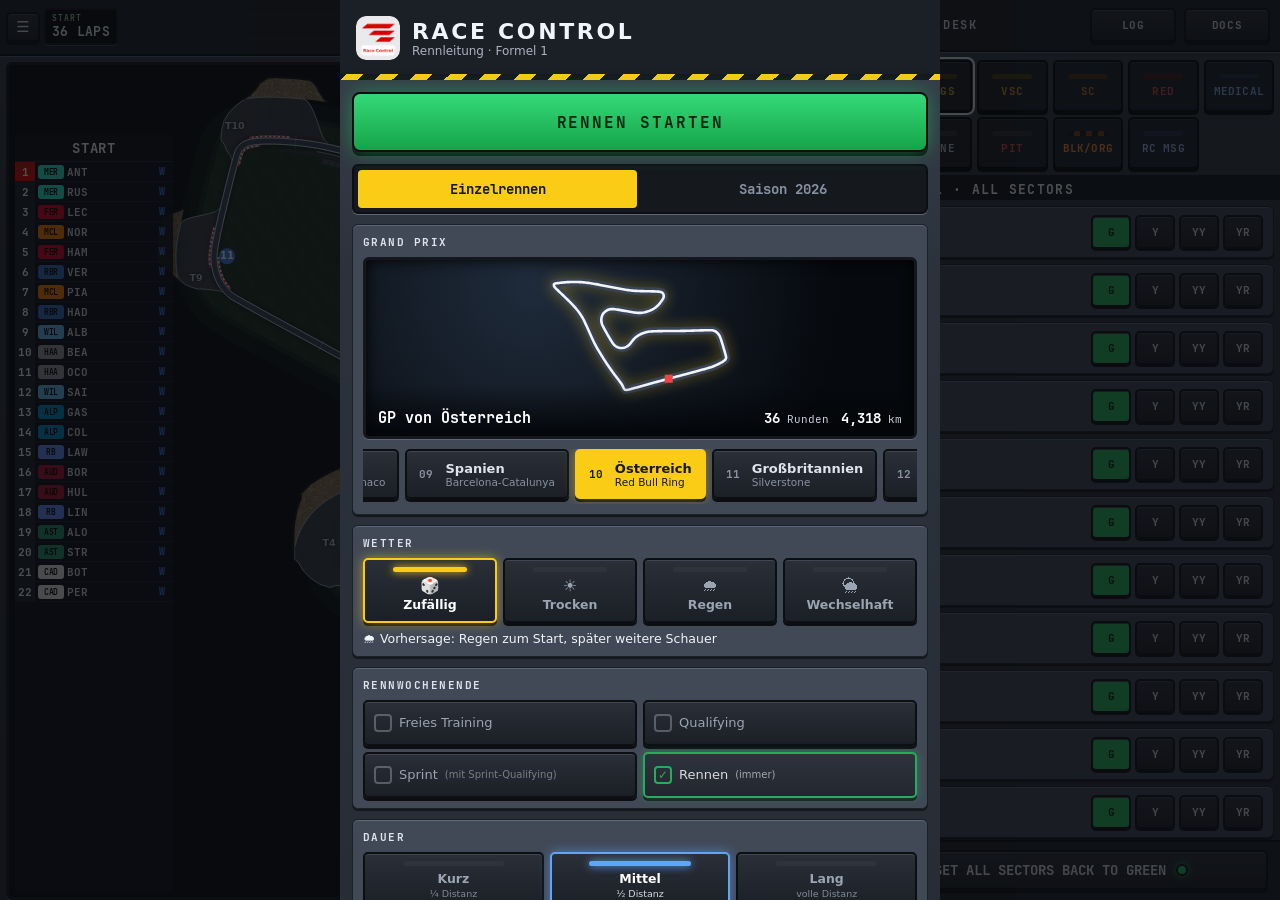
==== index.html @ 54bc6e8a "v68: Intro-Ende mit Info-Kacheln, Klima je Strecke, Umgebung aus OpenStreetMap (Werkzeug und Darstel" ====
<!doctype html>
<html lang="de">
<head>
  <meta charset="utf-8">
  <meta name="viewport" content="width=device-width, initial-scale=1, maximum-scale=1, user-scalable=no, viewport-fit=cover">
  <meta name="theme-color" content="#0b0f17">
  <meta name="mobile-web-app-capable" content="yes">
  <meta name="apple-mobile-web-app-capable" content="yes">
  <meta name="apple-mobile-web-app-status-bar-style" content="black-translucent">
  <meta name="apple-mobile-web-app-title" content="Race Control">
  <title>F1 Race Control</title>
  <link rel="manifest" href="manifest.webmanifest?v=3">
  <link rel="icon" href="icons/icon-192.png">
  <link rel="apple-touch-icon" href="icons/apple-touch-icon.png">
  <link rel="stylesheet" href="css/style.css">
</head>
<body>
  <div id="app">
    <header class="status">
      <button id="menuBtn" class="icon-btn" aria-label="Menü">☰</button>
      <div class="status-lap">
        <span id="lapLabel" class="label">Runde</span>
        <span id="lap">–</span>
      </div>
      <div id="flag" class="flag-chip flag-start">START</div>
      <div class="status-clock"><span id="clock">0:00:00</span></div>
      <div class="status-clock status-wx" id="wxOpen" role="button" aria-label="Wetter und Regenradar"><span id="wx" class="wx"></span></div>
      <button id="speedBtn" class="pill-btn" aria-label="Tempo" aria-haspopup="true">4×</button>
      <button id="pauseBtn" class="pill-btn pause-btn" aria-label="Pause">▶</button>
      <button id="rcBtn" class="pill-btn rc-btn" aria-label="RC Desk öffnen">RC</button>
    </header>

    <section id="driverCard" class="driver-card hidden"></section>
    <section class="map-wrap">
      <canvas id="map"></canvas>
      <div id="lights" class="lights hidden"><span></span><span></span><span></span><span></span><span></span></div>
      <div id="tower" class="tower"></div>
      <button id="startCtl" class="start-ctl hidden"></button>
      <div class="map-btns">
        <button id="zoomResetBtn" class="map-btn hidden" aria-label="Zoom zurücksetzen">⤢ Gesamt</button>
        <button id="towerBtn" class="map-btn" aria-label="Ranking anzeigen">TOWER</button>
        <button id="labelsBtn" class="map-btn" aria-label="Kürzel anzeigen">ABC</button>
      </div>
      <div class="paused-tag">PAUSE</div>
      <div class="mon-label">TRACK MAP · LIVE</div>
      <button id="alertBanner" class="alert hidden"></button>
    </section>

    <div id="dragHandle" class="drag-handle" aria-label="Bereich verkleinern oder vergrößern"><span></span></div>
    <nav class="tabs">
      <button class="tab active" data-tab="feed">RC LOG <span id="feedBadge" class="badge-count hidden">0</span></button>
    </nav>

    <main class="panels">
      <div id="panel-timing" class="panel">
        <div class="timing-head">
          <span class="pos">P</span>
          <span class="teambar"></span>
          <span class="code">Fahrer</span>
          <span class="delta"></span>
          <span class="rst"></span>
          <button id="gapHead" class="gap gap-head">Abstand</button>
          <span class="tyrecell">Reifen</span>
          <span class="stops">St</span>
        </div>
        <div id="timing"></div>
      </div>
      <div id="panel-feed" class="panel active">
        <div id="feedFilter" class="fk-chips"></div>
        <ul id="feed" class="feed" data-filter="all"></ul>
      </div>
      <div id="panel-cases" class="panel">
        <div id="cases"></div>
      </div>
    </main>

    <footer class="actions">
      <button id="footDocsBtn" class="deck-btn docs-btn" aria-label="Entscheidungen">DOCS <span id="casesBadge" class="badge-count hidden">0</span></button>
      <button id="deckBtn" class="deck-btn" aria-expanded="false">
        <span class="deck-lamps">
          <span id="lampFlag" class="lamp-s"><i></i>FLAG</span>
          <span id="lampVsc" class="lamp-s"><i></i>VSC</span>
          <span id="lampSc" class="lamp-s"><i></i>SC</span>
          <span id="lampRed" class="lamp-s"><i></i>RED</span>
          <span id="lampMed" class="lamp-s"><i></i>MED</span>
          <span id="lampPit" class="lamp-s"><i></i>PIT</span>
        </span>
        <span class="deck-open">CONTROL <b>▲</b></span>
      </button>
    </footer>
  </div>

  <div id="introScreen" class="intro-screen hidden"><canvas id="introCanvas"></canvas></div>
  <div id="speedDrop" class="speed-drop hidden" aria-hidden="true"></div>
  <div id="speedMenu" class="popover hidden" role="menu">
    <button id="menuPauseBtn" class="menu-pause">▶ WEITER</button>
    <div class="popover-title">Tempo</div>
    <div class="speed-slider"><input id="speedRange" type="range" min="0" max="5" step="1" aria-label="Tempo"><div class="speed-ticks"></div></div>
  </div>

  <!-- ☰ Menü während des Rennens -->
  <div id="optionsScreen" class="overlay hidden">
    <div class="sheet opt-sheet">
      <h2 class="sheet-title">Menü</h2>
      <label class="switch-row">
        <input id="soundToggle" type="checkbox">
        <span>Ton (Motoren, Startampel, Funk, Hinweise)</span>
      </label>
      <label class="switch-row">
        <input id="vibrateToggle" type="checkbox">
        <span>Vibration bei neuen Vorfällen und Entscheidungen</span>
      </label>
      <label class="switch-row">
        <input id="slowToggle" type="checkbox">
        <span>Bei neuen Vorfällen und Entscheidungen auf 1× abbremsen</span>
      </label>
      <div class="opt-actions">
        <button id="optSaveBtn" class="secondary-btn">💾 Spiel speichern</button>
        <div id="optSaved" class="opt-saved"></div>
        <button id="optHomeBtn" class="secondary-btn">Zurück zur Startseite</button>
        <button id="optCloseBtn" class="primary-btn">Weiter</button>
      </div>
    </div>
  </div>

  <!-- Kontrollpult im Vollbild -->
  <div id="desk" class="fs-screen desk hidden hz-frame">
    <div class="fs-top"><div class="fs-t fs-lap"><span class="lap-now"></span><small class="clock-now"></small></div>
      <button id="deskLogBtn" class="pill-btn desk-top-btn" aria-label="Race Log">LOG</button>
      <button id="deskDecBtn" class="pill-btn desk-top-btn" aria-label="Entscheidungen öffnen">DOCS <span id="deskDecBadge" class="badge-count hidden">0</span></button>
      <button id="deskMapBtn" class="pill-btn desk-top-btn map-toggle" aria-label="Karte ein- oder ausblenden">MAP</button>
      <button id="deskSpeedBtn" class="pill-btn desk-top-btn speed-btn" aria-label="Tempo">4×</button>
      <button id="deskClose" class="pill-btn desk-top-btn tv-btn" aria-label="Zur TV-Ansicht">TV</button></div>
    <div class="desk-live"><canvas id="deskMap"></canvas><span id="deskTag" class="desk-tag"></span><span id="deskSpeed" class="desk-speed"></span></div>
      <div id="deck" class="deck-grid">
        <button id="startDeskBtn" class="act act-start act-live"><i class="act-led"></i>START</button>
        <button id="flagBtn" class="act act-flag act-live"><i class="act-led"></i>FLAGS</button>
        <button id="vscBtn" class="act act-vsc act-live"><i class="act-led"></i>VSC</button>
        <button id="scBtn" class="act act-sc act-live"><i class="act-led"></i>SC</button>
        <button id="redBtn" class="act act-red act-live"><i class="act-led"></i>RED</button>
        <button id="medBtn" class="act act-med act-live"><i class="act-led"></i>MEDICAL</button>
        <button id="sweepBtn" class="act act-svc act-live"><i class="act-led"></i>SWEEPER</button>
        <button id="craneBtn" class="act act-svc act-live"><i class="act-led"></i>CRANE</button>
        <button id="pitBtn" class="act act-pit act-live"><i class="act-led"></i>PIT</button>
        <button id="boBtn" class="act act-bo act-live"><i class="act-led"></i>BLK/ORG</button>
        <button id="msgBtn" class="act act-msg act-live"><i class="act-led"></i>RC MSG</button>
      </div>
    <div id="deskBody" class="desk-body">
  <div id="flagSheet" class="flag-sheet hidden">
    <div class="flag-sheet-head">
      <div>
        <div id="flagTitle" class="flag-sheet-title">FLAG CONTROL</div>
      </div>
      <button id="flagCloseBtn" class="pill-btn">ESC</button>
    </div>
    <div id="flagList" class="flag-list"></div>
    <div class="flag-sheet-foot">
      <button id="allGreenBtn" class="secondary-btn"><i class="g-dot"></i>SET ALL SECTORS BACK TO GREEN<i class="g-dot"></i></button>
    </div>
  </div>

  <div id="controlSheet" class="flag-sheet hidden">
    <div class="flag-sheet-head">
      <div>
        <div id="ctlTitle" class="flag-sheet-title"></div>
        <div id="ctlSub" class="flag-sheet-sub"></div>
      </div>
      <button id="ctlCloseBtn" class="pill-btn">ESC</button>
    </div>
    <div id="ctlBody" class="ctl-body"></div>
    <div id="ctlFoot" class="ctl-foot"></div>
  </div>

    </div>
  </div>

  <!-- Race Log im Vollbild (aus Desk und Docs) -->
  <div id="logScreen" class="fs-screen dec hidden hz-frame">
    <div class="fs-top"><div class="fs-t fs-lap"><span class="lap-now"></span><small class="clock-now"></small></div>
      <button id="logDeskBtn" class="pill-btn desk-top-btn" aria-label="Race Control Desk">RC DESK</button>
      <button id="logDecBtn" class="pill-btn desk-top-btn" aria-label="Entscheidungen">DOCS</button>
      <button id="logSpeedBtn" class="pill-btn desk-top-btn speed-btn" aria-label="Tempo">4×</button>
      <button id="logClose" class="pill-btn desk-top-btn tv-btn" aria-label="Zur TV-Ansicht">TV</button></div>
    <div id="logBody" class="log-body"></div>
  </div>

  <!-- Entscheidungen im Vollbild -->
  <div id="decScreen" class="fs-screen dec hidden hz-frame">
    <div id="decListView" class="dec-view">
      <div class="fs-top"><div class="fs-t fs-lap"><span class="lap-now"></span><small class="clock-now"></small></div>
        <button id="decLogBtn" class="pill-btn desk-top-btn" aria-label="Race Log">LOG</button>
        <button id="decDeskBtn" class="pill-btn desk-top-btn" aria-label="Race Control Desk">RC DESK</button>
        <button id="decMapBtn" class="pill-btn desk-top-btn map-toggle" aria-label="Karte ein- oder ausblenden">MAP</button>
        <button id="decSpeedBtn" class="pill-btn desk-top-btn speed-btn" aria-label="Tempo">4×</button>
        <button id="decClose" class="pill-btn desk-top-btn tv-btn" aria-label="Zur TV-Ansicht">TV</button></div>
      <div class="desk-live dec-map"><canvas id="decMap"></canvas><span id="decTag" class="desk-tag"></span></div>
      <div id="decSub" class="dec-sub"></div>
      <div id="decLive" class="dec-live"></div>
      <div id="decCount" class="dec-count"></div>
      <div id="decTabs" class="dec-tabs"><button data-f="open">OFFEN</button><button data-f="done">ENTSCHIEDEN</button><button data-f="all">ALLE</button></div>
      <div id="decList" class="dec-list"></div>
      <div class="dec-foot"><button id="decNext" class="ctl-btn ctl-sc"></button></div>
    </div>
    <div id="decDocView" class="dec-view hidden">
      <div class="fs-top"><button id="decPrev" class="x-btn" aria-label="Vorheriger Fall">‹</button><div id="decDocTitle" class="fs-t fs-center"></div><button id="decNextDoc" class="x-btn" aria-label="Nächster Fall">›</button><button id="decBack" class="x-btn" aria-label="Zur Liste">✕</button></div>
      <div id="decDocBody" class="dec-doc-body"></div>
      <div id="decDocFoot" class="dec-doc-foot"></div>
    </div>
  </div>

  <div id="ptr" class="ptr hidden"><span>↓ Zum Aktualisieren ziehen</span></div>
  <div id="startScreen" class="overlay start-screen">
    <div class="sheet">
      <div class="brand">
        <img class="brand-mark brand-img" src="icons/icon-192.png" alt="">
        <div>
          <div class="brand-title">RACE CONTROL</div>
          <div class="brand-sub">Rennleitung · Formel 1</div>
        </div>
      </div>
      <div id="resumeBox"></div>
      <button id="startBtn" class="primary-btn">Rennen starten</button>
      <div class="mode-switch">
        <button id="modeSingle" class="mode-btn">Einzelrennen</button>
        <button id="modeSeason" class="mode-btn">Saison 2026</button>
      </div>
      <!-- Grand Prix: großes Streckenbild (beide Modi), Rennleiste nur im Einzelrennen -->
      <div id="gpCard" class="setup st-card">
        <div class="setup-label">GRAND PRIX</div>
        <div class="gp-preview">
          <canvas id="trackPreview"></canvas>
          <div id="evRound" class="gp-round"></div>
          <div id="gpInfo" class="gp-info"></div>
        </div>
        <div id="gpList" class="gp-list" role="listbox" aria-label="Rennen auswählen"></div>
      </div>
      <div class="setup-opts">
        <div class="setup-row st-card"><span class="setup-label">WETTER</span>
          <div id="wxSeasonNote" class="wx-season-note">In der Saison ist das Wetter nicht wählbar – es ist zufällig, mit der typischen Regenwahrscheinlichkeit der Strecke.</div>
          <div id="weatherSeg" class="seg seg-wx" role="radiogroup" aria-label="Wetter"></div>
          <div id="forecast" class="forecast"></div>
        </div>
        <div id="sessionBox" class="setup-row st-card">
          <span class="setup-label">RENNWOCHENENDE</span>
          <div id="sessionChecks" class="sess-checks">
            <label><input type="checkbox" value="fp"> Freies Training</label>
            <label><input type="checkbox" value="quali"> Qualifying</label>
            <label><input type="checkbox" value="sprint"> Sprint <small>(mit Sprint-Qualifying)</small></label>
            <label class="locked"><input type="checkbox" value="race" checked disabled> Rennen <small>(immer)</small></label>
          </div>
          <div id="weekendSteps" class="weekend-steps"></div>
        </div>
        <div class="setup-row st-card"><span class="setup-label">DAUER</span>
          <div id="lengthSeg" class="seg seg-len" role="radiogroup" aria-label="Dauer"></div>
        </div>
        <div id="diffRow" class="setup-row st-card"><span class="setup-label">SCHWIERIGKEIT</span>
          <div id="diffSeg" class="seg seg-diff" role="radiogroup" aria-label="Schwierigkeit"></div>
        </div>
      </div>
      <button id="seasonBtn" class="secondary-btn season-btn hidden">🏆 Saison-Übersicht</button>
      <div id="history" class="history st-card"></div>
      <div class="app-version">Version 68</div>
      <details class="options st-card">
        <summary>Optionen</summary>
        <label>Rennen-Nr. (gleiche Nr. = gleiches Rennen)
          <input id="seedInput" type="number" inputmode="numeric" placeholder="zufällig">
        </label>
        <div id="seedInfo" class="seed-info"></div>
      </details>
    </div>
  </div>

  <div id="seasonScreen" class="overlay hidden">
    <div class="sheet">
      <h2 class="sheet-title">🏆 Saison 2026</h2>
      <div id="seasonNotes"></div>
      <div class="season-tabs">
        <button class="stab active" data-stab="drivers">Fahrer</button>
        <button class="stab" data-stab="teams">Teams</button>
        <button class="stab" data-stab="calendar">Kalender</button>
        <button class="stab" data-stab="penalties">Strafen</button>
        <button class="stab" data-stab="rep">Ruf</button>
      </div>
      <div id="seasonBody"></div>
      <div class="sheet-actions">
        <button id="seasonResetBtn" class="secondary-btn">Saison neu starten</button>
        <button id="seasonCloseBtn" class="primary-btn">Schließen</button>
      </div>
    </div>
  </div>

  <div id="sceneFull" class="overlay hidden">
    <div class="sheet scene-sheet">
      <h2 id="sceneFullTitle" class="sheet-title">🎥 Rennszene</h2>
      <div id="sceneFullBody" class="scene-box scene-big"></div>
      <div class="sheet-actions">
        <button id="sceneFullClose" class="primary-btn">Schließen</button>
      </div>
    </div>
  </div>
  <div id="statsScreen" class="overlay hidden">
    <div class="sheet">
      <h2 class="sheet-title">📊 Statistik</h2>
      <div id="statsBody"></div>
      <div class="sheet-actions">
        <button id="statsResetBtn" class="secondary-btn">Verlauf löschen</button>
        <button id="statsCloseBtn" class="primary-btn">Schließen</button>
      </div>
    </div>
  </div>

  <div id="briefScreen" class="overlay hidden fs-overlay">
    <div class="sheet hz-frame">
      <h2 class="sheet-title">DRIVERS' BRIEFING</h2>
      <p class="ctl-small">Vor dem Rennen: Die Fahrer geben Hinweise. Lege fest, in welchen Kurven die Streckenbegrenzung überwacht wird (bis zu 3).</p>
      <div id="briefBody"></div>
      <div class="sheet-actions"><button id="briefOkBtn" class="primary-btn">Briefing beenden</button></div>
    </div>
  </div>
  <div id="wxScreen" class="overlay hidden">
    <div class="sheet wx-sheet">
      <div class="sheet-head-x"><h2 class="sheet-title">WEATHER · RADAR</h2><button id="wxCloseBtn" class="x-btn" aria-label="Schließen">✕</button></div>
      <div id="wxBody"></div>
    </div>
  </div>
  <div id="postScreen" class="overlay hidden">
    <div class="sheet post-sheet">
      <div class="post-head">
        <h2 class="sheet-title">POST-RACE · STEWARDS</h2>
        <div id="postProgress" class="post-progress"></div>
      </div>
      <p class="ctl-small post-intro">Vor dem Ergebnis: offene Entscheidungen und Anhörungen nacheinander abarbeiten, danach die technische Abnahme.</p>
      <div id="postSteps" class="post-steps"></div>
      <div id="postBody"></div>
    </div>
  </div>
  <div id="resultScreen" class="overlay hidden">
    <div class="sheet">
      <h2 id="resultTitle" class="sheet-title">🏁 Rennergebnis</h2>
      <div id="resultBody"></div>
      <div class="sheet-actions">
        <button id="openCasesBtn" class="secondary-btn hidden">Zu den offenen Entscheidungen</button>
        <button id="applySeasonBtn" class="primary-btn hidden">In die Saison übernehmen</button>
        <button id="replayBtn" class="secondary-btn hidden">▶ Replay des Rennens</button>
        <button id="closeResultBtn" class="secondary-btn">Schließen</button>
        <button id="newRaceBtn" class="primary-btn">Neues Rennen</button>
      </div>
    </div>
  </div>

  <div id="replayScreen" class="replay-screen hidden">
    <div class="rp-head"><span class="rp-tag">REPLAY</span><b id="rpTitle"></b><button id="rpClose" class="x-btn" aria-label="Schließen">✕</button></div>
    <div class="rp-stage">
      <canvas id="rpCanvas"></canvas>
      <div id="rpTower" class="rp-tower"></div>
      <div id="rpInfo" class="rp-info"></div>
    </div>
    <div class="rp-bar">
      <div class="rp-timeline"><div id="rpMarks" class="rp-marks"></div><input id="rpSlider" type="range" min="0" max="1000" value="0" aria-label="Zeitleiste"></div>
      <div class="rp-ctrl">
        <button id="rpPlay" class="rp-play">▶</button>
        <span id="rpTime" class="rp-time"></span>
        <div id="rpSpeeds" class="rp-speeds"><button data-sp="4">4×</button><button data-sp="16">16×</button><button data-sp="32">32×</button><button data-sp="64">64×</button></div>
      </div>
    </div>
    <div id="rpEvents" class="rp-events"></div>
  </div>

  <div id="toast" class="toast"></div>

  <script type="module" src="js/main.js"></script>
</body>
</html>
---- css/style.css ----
:root {
  --bg: #0b0f17;
  --bg-2: #121826;
  --bg-3: #1a2233;
  --line: #263046;
  --text: #e6e9ef;
  --muted: #8a94a7;
  --accent: #e10600;
  --green: #1fbf5a;
  --yellow: #ffd12e;
  --blue: #3d8bff;
  --safe-top: env(safe-area-inset-top, 0px);
  --safe-bottom: env(safe-area-inset-bottom, 0px);
}

* { box-sizing: border-box; -webkit-tap-highlight-color: transparent; }

html, body {
  margin: 0;
  height: 100%;
  background: var(--bg);
  color: var(--text);
  font-family: system-ui, -apple-system, "Segoe UI", Roboto, sans-serif;
  font-size: 14px;
  overscroll-behavior: none;
  touch-action: manipulation;       /* kein Doppeltipp-Zoom */
  -webkit-text-size-adjust: 100%;
  user-select: none;
  -webkit-user-select: none;
}

button {
  font: inherit;
  color: inherit;
  background: none;
  border: 0;
  padding: 0;
  cursor: pointer;
}

.hidden { display: none !important; }

#app {
  display: flex;
  flex-direction: column;
  height: 100dvh;
  max-width: 600px;
  margin: 0 auto;
}

/* ---------- Statusleiste ---------- */
.status {
  display: flex;
  align-items: center;
  gap: 8px;
  padding: calc(8px + var(--safe-top)) 10px 8px;
  background: var(--bg-2);
  border-bottom: 1px solid var(--line);
}
.icon-btn {
  width: 32px; height: 32px;
  border-radius: 8px;
  font-size: 18px;
  color: var(--muted);
}
.status-lap { display: flex; flex-direction: column; line-height: 1.1; min-width: 64px; }
.status-lap .label { font-size: 10px; color: var(--muted); text-transform: uppercase; letter-spacing: .08em; }
#lap { font-weight: 700; font-size: 16px; font-variant-numeric: tabular-nums; }
.status-clock {
  margin-left: auto;
  display: flex;
  flex-direction: column;
  align-items: flex-end;
  line-height: 1.15;
  font-variant-numeric: tabular-nums;
  color: var(--muted);
  font-size: 13px;
}
.wx { font-size: 11px; color: #9fb4d1; white-space: nowrap; }
.forecast { margin-top: 10px; font-size: 13px; color: #c9d4e4; }
.options select {
  display: block; width: 100%; margin-top: 6px; padding: 10px;
  border-radius: 8px; border: 1px solid var(--line); background: var(--bg); color: var(--text); font: inherit;
}
.tyre-I { border-color: #43b02a; color: #43b02a; }
.tyre-W { border-color: #2f86ff; color: #2f86ff; }
.tw-tyre.I { color: #43b02a; } .tw-tyre.W { color: #2f86ff; }
.flag-chip {
  padding: 4px 10px;
  border-radius: 6px;
  font-weight: 800;
  font-size: 12px;
  letter-spacing: .06em;
}
.flag-green { background: var(--green); color: #04210f; }
.flag-yellow { background: var(--yellow); color: #000; }
.flag-double { background: var(--yellow); color: #000; box-shadow: 0 0 0 2px #000 inset, 0 0 0 3px var(--yellow); animation: blink 1s steps(2) infinite; }
.flag-vsc { background: #000; color: var(--yellow); border: 2px solid var(--yellow); }
.flag-sc { background: #ff9a1f; color: #000; }
.flag-red { background: var(--accent); color: #fff; animation: blink 1s steps(2) infinite; }
.flag-slippery { color: #000; background: repeating-linear-gradient(90deg, var(--yellow) 0 8px, #e10600 8px 16px); }
@keyframes blink { 50% { opacity: .55; } }
.flag-start { background: var(--bg-3); color: var(--text); }
.flag-chequered {
  color: #000;
  background: repeating-conic-gradient(#fff 0 25%, #ccc 0 50%) 0 0 / 8px 8px;
}
.pill-btn {
  min-width: 40px;
  height: 32px;
  padding: 0 10px;
  border-radius: 8px;
  background: var(--bg-3);
  font-weight: 700;
  font-variant-numeric: tabular-nums;
}
.pause-btn { min-width: 40px; }

/* ---------- Karte ---------- */
.map-wrap {
  position: relative;
  height: 34dvh;
  min-height: 200px;
  background: radial-gradient(ellipse at center, #141b29 0%, var(--bg) 75%);
  border-bottom: 1px solid var(--line);
}
#map { width: 100%; height: 100%; display: block; touch-action: none; }
.map-btns { position: absolute; right: 8px; bottom: 8px; display: flex; gap: 6px; }
.map-btn {
  padding: 4px 8px;
  border-radius: 6px;
  background: rgba(26, 34, 51, .85);
  color: var(--muted);
  font-size: 11px;
  font-weight: 700;
}
.map-btn.active { color: var(--text); background: var(--blue); }
.paused-tag {
  display: none;
  position: absolute;
  top: 8px; left: 8px;
  padding: 3px 8px;
  border-radius: 6px;
  background: var(--yellow);
  color: #000;
  font-size: 11px;
  font-weight: 800;
  letter-spacing: .08em;
}
.is-paused .paused-tag { display: block; }

.lights {
  position: absolute;
  left: 50%; top: 50%;
  transform: translate(-50%, -50%);
  display: flex;
  gap: 8px;
  padding: 10px 14px;
  background: rgba(0, 0, 0, .8);
  border-radius: 12px;
}
.lights span {
  width: 22px; height: 22px;
  border-radius: 50%;
  background: #2a0000;
  border: 2px solid #111;
}
.lights span.on { background: #ff1a1a; box-shadow: 0 0 12px #ff1a1a; }

/* ---------- Tabs ---------- */
.tabs {
  display: flex;
  background: var(--bg-2);
  border-bottom: 1px solid var(--line);
}
.tab {
  flex: 1;
  padding: 10px 0;
  color: var(--muted);
  font-weight: 600;
  border-bottom: 2px solid transparent;
}
.tab.active { color: var(--text); border-bottom-color: var(--accent); }
.badge-count {
  display: inline-block;
  min-width: 18px;
  padding: 1px 5px;
  border-radius: 9px;
  background: var(--accent);
  color: #fff;
  font-size: 10px;
  vertical-align: 1px;
}

/* ---------- Panels ---------- */
.panels { flex: 1; min-height: 0; position: relative; }
.panel {
  display: none;
  position: absolute;
  inset: 0;
  overflow-y: auto;
  -webkit-overflow-scrolling: touch;
}
.panel.active { display: block; }

/* Zeitentabelle */
.timing-head, .row {
  display: grid;
  grid-template-columns: 22px 4px minmax(42px, 1fr) 30px 42px 64px 44px 18px;
  align-items: center;
  gap: 6px;
  padding: 0 10px;
}
.timing-head {
  position: sticky;
  top: 0;
  z-index: 1;
  height: 28px;
  background: var(--bg);
  color: var(--muted);
  font-size: 11px;
  text-transform: uppercase;
  letter-spacing: .04em;
  border-bottom: 1px solid var(--line);
}
.gap-head {
  color: var(--blue);
  text-transform: uppercase;
  font-size: 11px;
  text-align: right;
  letter-spacing: .04em;
}
.row {
  height: 36px;
  border-bottom: 1px solid #161d2b;
  font-variant-numeric: tabular-nums;
}
.row:active { background: var(--bg-3); }
.row.selected { background: #1c2740; }
.pos { font-weight: 700; text-align: right; }
.teambar { width: 4px; height: 18px; border-radius: 2px; display: inline-block; }
.code { font-weight: 700; letter-spacing: .03em; white-space: nowrap; }
.fl { margin-left: 4px; font-size: 11px; }
.delta { font-size: 10px; text-align: right; }
.delta.up { color: var(--green); }
.delta.down { color: #ff5a5a; }
.gap { text-align: right; white-space: nowrap; }
.rst { text-align: center; }
.stops { text-align: center; color: var(--muted); }
.tyrecell { display: flex; align-items: center; gap: 4px; justify-content: flex-end; }
.tyre {
  width: 18px; height: 18px;
  border-radius: 50%;
  border: 2.5px solid;
  font-size: 9px;
  font-weight: 800;
  display: inline-flex;
  align-items: center;
  justify-content: center;
}
.tyre-S { border-color: #ff2d2d; color: #ff2d2d; }
.tyre-M { border-color: var(--yellow); color: var(--yellow); }
.tyre-H { border-color: #f0f0f0; color: #f0f0f0; }
.tyre-age { color: var(--muted); font-size: 11px; min-width: 14px; }
.badge {
  font-size: 10px;
  font-weight: 800;
  padding: 2px 4px;
  border-radius: 4px;
}
.badge-pit { background: var(--blue); color: #fff; }
.badge-fin { padding: 0; }

.row-details {
  display: grid;
  grid-template-columns: 1fr 1fr;
  gap: 6px 12px;
  padding: 8px 12px 10px 42px;
  background: #1c2740;
  border-bottom: 1px solid var(--line);
  font-size: 12px;
}
.row-details span { display: block; color: var(--muted); font-size: 10px; text-transform: uppercase; }

/* Meldungen */
.feed { list-style: none; margin: 0; padding: 0; }
.msg {
  display: grid;
  grid-template-columns: 34px 20px 1fr;
  gap: 6px;
  align-items: start;
  padding: 9px 10px;
  border-bottom: 1px solid #161d2b;
  line-height: 1.35;
}
.msg-lap { color: var(--muted); font-size: 11px; font-variant-numeric: tabular-nums; padding-top: 1px; }
.msg-icon { text-align: center; }
.msg-start .msg-text, .msg-chequered .msg-text, .msg-finish .msg-text { font-weight: 700; }
.msg-fastest .msg-text { color: #c77dff; }
.msg-pit .msg-text { color: #9cc3ff; }

.empty {
  padding: 40px 24px;
  text-align: center;
  color: var(--muted);
  line-height: 1.5;
}
.empty-icon { font-size: 32px; margin-bottom: 8px; }

/* ---------- Aktionsleiste ---------- */
.actions {
  display: grid;
  grid-template-columns: repeat(4, 1fr);
  gap: 8px;
  padding: 8px 10px calc(8px + var(--safe-bottom));
  background: var(--bg-2);
  border-top: 1px solid var(--line);
}
.act {
  height: 46px;
  border-radius: 10px;
  font-weight: 800;
  letter-spacing: .05em;
  opacity: .45;
}
.act-flag { background: var(--yellow); color: #000; }
.act-vsc { background: #3a3f4c; color: var(--yellow); border: 2px solid var(--yellow); }
.act-sc { background: #ff9a1f; color: #000; }
.act-red { background: var(--accent); color: #fff; }

/* ---------- Overlays ---------- */
.overlay {
  position: fixed;
  inset: 0;
  z-index: 10;
  display: flex;
  align-items: flex-end;
  justify-content: center;
  background: rgba(5, 8, 13, .75);
  backdrop-filter: blur(4px);
}
.sheet {
  width: 100%;
  max-width: 600px;
  max-height: 92dvh;
  overflow-y: auto;
  background: var(--bg-2);
  border-radius: 18px 18px 0 0;
  padding: 22px 18px calc(18px + var(--safe-bottom));
  border-top: 1px solid var(--line);
}
.brand { display: flex; align-items: center; gap: 12px; margin-bottom: 18px; }
.brand-mark {
  width: 44px; height: 44px;
  border-radius: 10px;
  background:
    linear-gradient(135deg, transparent 50%, var(--accent) 50%),
    repeating-conic-gradient(#fff 0 25%, #222 0 50%) 0 0 / 11px 11px;
}
.brand-title { font-weight: 900; font-size: 22px; letter-spacing: .12em; }
.brand-sub { color: var(--muted); font-size: 12px; }
.event-card {
  background: var(--bg-3);
  border-radius: 14px;
  padding: 14px;
  border-left: 4px solid var(--accent);
}
.event-gp { font-weight: 800; font-size: 17px; }
.event-track { color: var(--muted); margin-top: 2px; }
.event-facts { display: flex; gap: 22px; margin-top: 12px; }
.event-facts b { display: block; font-size: 18px; }
.event-facts span { color: var(--muted); font-size: 11px; text-transform: uppercase; }
.intro { color: var(--muted); line-height: 1.5; margin: 16px 2px; }
.primary-btn, .secondary-btn {
  width: 100%;
  height: 50px;
  border-radius: 12px;
  font-weight: 800;
  font-size: 16px;
}
.primary-btn { background: var(--accent); color: #fff; }
.secondary-btn { background: var(--bg-3); }
.options { margin-top: 14px; color: var(--muted); }
.options summary { cursor: pointer; padding: 6px 0; }
.options label { display: block; font-size: 12px; margin-top: 8px; }
.options input {
  display: block;
  width: 100%;
  margin-top: 6px;
  padding: 10px;
  border-radius: 8px;
  border: 1px solid var(--line);
  background: var(--bg);
  color: var(--text);
  font: inherit;
}
.seed-info { font-size: 11px; margin-top: 6px; }

.sheet-title { margin: 0 0 12px; font-size: 20px; }
.results { width: 100%; border-collapse: collapse; font-variant-numeric: tabular-nums; }
.results th { text-align: left; color: var(--muted); font-size: 11px; font-weight: 600; padding: 4px; text-transform: uppercase; }
.results td { padding: 6px 4px; border-bottom: 1px solid #1c2435; }
.results .teambar { margin-right: 8px; vertical-align: -4px; }
.r-pos { font-weight: 700; width: 28px; }
.r-gap { text-align: right; }
.r-stops { text-align: center; color: var(--muted); }
.results th:nth-child(3) { text-align: right; }
.result-facts { margin: 14px 0; display: grid; gap: 8px; }
.result-facts span { display: block; color: var(--muted); font-size: 11px; text-transform: uppercase; }
.sheet-actions { display: grid; grid-template-columns: 1fr 1fr; gap: 10px; }

/* ---------- Toast ---------- */
.toast {
  position: fixed;
  left: 50%;
  bottom: calc(80px + var(--safe-bottom));
  transform: translate(-50%, 20px);
  padding: 10px 16px;
  border-radius: 10px;
  background: #fff;
  color: #000;
  font-weight: 600;
  opacity: 0;
  pointer-events: none;
  transition: opacity .2s, transform .2s;
  z-index: 20;
  max-width: 90vw;
  text-align: center;
}
.toast.show { opacity: 1; transform: translate(-50%, 0); }

/* ---------- Karte: Zoom & Alarm ---------- */
.alert {
  position: absolute;
  left: 8px; right: 8px; top: 8px;
  display: flex;
  gap: 8px;
  align-items: center;
  padding: 8px 10px;
  border-radius: 10px;
  background: var(--yellow);
  color: #000;
  font-weight: 700;
  font-size: 12px;
  text-align: left;
  line-height: 1.3;
  box-shadow: 0 4px 16px rgba(0,0,0,.5);
  animation: pop .25s ease-out;
  padding: 6px 10px;
}
.alert .alert-text {
  display: -webkit-box;
  -webkit-line-clamp: 2;
  -webkit-box-orient: vertical;
  overflow: hidden;
}
.alert .alert-go { margin-left: auto; white-space: nowrap; font-weight: 800; text-decoration: underline; }
.alert.alert-double { background: #ff9a1f; }
.alert.alert-ok { background: var(--green); }
@keyframes pop { from { transform: translateY(-8px); opacity: 0; } }
.is-paused .alert { top: 36px; }

/* ---------- Tempo-Menü ---------- */
.popover {
  position: fixed;
  z-index: 30;
  width: 230px;
  padding: 12px;
  border-radius: 14px;
  background: var(--bg-3);
  border: 1px solid var(--line);
  box-shadow: 0 10px 30px rgba(0,0,0,.6);
}
.popover-title { color: var(--muted); font-size: 11px; text-transform: uppercase; letter-spacing: .08em; margin-bottom: 8px; }
.speed-grid { display: grid; grid-template-columns: repeat(3, 1fr); gap: 6px; }
.speed-opt {
  height: 42px;
  border-radius: 10px;
  background: var(--bg-2);
  font-weight: 800;
  font-size: 15px;
  font-variant-numeric: tabular-nums;
}
.speed-opt.active { background: var(--accent); color: #fff; }
.switch-row { display: flex; gap: 8px; align-items: flex-start; margin-top: 12px; font-size: 12px; color: var(--muted); line-height: 1.35; }
.switch-row input { width: 18px; height: 18px; margin: 0; accent-color: var(--accent); flex: none; }

/* ---------- Flaggen-Panel ---------- */
.flag-sheet {
  position: fixed;
  left: 0; right: 0; bottom: 0;
  z-index: 9;
  max-width: 600px;
  margin: 0 auto;
  max-height: 60dvh;
  display: flex;
  flex-direction: column;
  background: var(--bg-2);
  border-top: 1px solid var(--line);
  border-radius: 16px 16px 0 0;
  box-shadow: 0 -10px 30px rgba(0,0,0,.5);
  padding-bottom: var(--safe-bottom);
}
.flag-sheet-head { display: flex; align-items: center; gap: 10px; padding: 12px 12px 8px; border-bottom: 1px solid var(--line); }
.flag-sheet-title { font-weight: 800; font-size: 16px; }
.flag-sheet-sub { color: var(--muted); font-size: 11px; margin-top: 2px; }
.flag-sheet-head .pill-btn { margin-left: auto; background: var(--accent); color: #fff; padding: 0 14px; }
.flag-list { overflow-y: auto; flex: 1; min-height: 0; }
.flag-sheet-foot { padding: 8px 12px 10px; border-top: 1px solid var(--line); }
.flag-sheet-foot .secondary-btn { height: 40px; font-size: 14px; }

.frow { padding: 8px 12px; border-bottom: 1px solid #1c2435; }
.frow.focus { background: #1c2740; }
.frow-top { display: flex; align-items: center; gap: 8px; }
.sec-badge {
  width: 26px; height: 26px;
  border-radius: 50%;
  background: var(--blue);
  color: #fff;
  font-weight: 800;
  font-size: 12px;
  display: inline-flex; align-items: center; justify-content: center;
  flex: none;
}
.sec-name { font-weight: 600; font-size: 13px; }
.sec-corners { color: var(--muted); font-size: 11px; }
.fbtns { margin-left: auto; display: grid; grid-template-columns: repeat(4, 40px); gap: 4px; }
.fbtn {
  height: 34px;
  border-radius: 8px;
  font-weight: 800;
  font-size: 11px;
  background: var(--bg);
  border: 2px solid transparent;
  color: var(--muted);
}
.fbtn-clear { color: var(--green); }
.fbtn-yellow { color: var(--yellow); }
.fbtn-double { color: var(--yellow); }
.fbtn-slippery { color: #ff8a3d; }
.fbtn.active.fbtn-clear { background: var(--green); color: #04210f; }
.fbtn.active.fbtn-yellow { background: var(--yellow); color: #000; }
.fbtn.active.fbtn-double { background: var(--yellow); color: #000; border-color: #000; box-shadow: 0 0 0 2px var(--yellow); }
.fbtn.active.fbtn-slippery { color: #000; background: repeating-linear-gradient(90deg, var(--yellow) 0 6px, #e10600 6px 12px); }
.hazard-note {
  margin: 6px 0 0 34px;
  padding: 6px 8px;
  border-radius: 8px;
  background: rgba(255, 209, 46, .12);
  border-left: 3px solid var(--yellow);
  font-size: 12px;
  line-height: 1.35;
}
.hazard-note.ok { background: rgba(31, 191, 90, .1); border-left-color: var(--green); }
.flag-legend { color: var(--muted); font-size: 11px; padding: 8px 12px 0; line-height: 1.4; }

/* Aktionsleiste: aktive Knöpfe */
.act.act-live { opacity: 1; }

/* Zeitentabelle: Ausfall */
.row.retired { opacity: .5; }
.badge-out { background: #ff5a5a; color: #fff; }
.badge-off { background: var(--yellow); color: #000; }

/* Meldungen: Rennleitung, Marshals, Funk */
.msg-rc .msg-text { color: var(--yellow); font-weight: 600; }
.msg-marshal .msg-text { color: #ffb36b; }
.msg-radio .msg-text { font-style: italic; }

/* Rennbericht: Flaggen */
.report { margin: 16px 0; }
.report h3 { font-size: 14px; margin: 0 0 8px; color: var(--muted); text-transform: uppercase; letter-spacing: .06em; }
.report-stats { display: grid; grid-template-columns: repeat(3, 1fr); gap: 8px; margin-bottom: 10px; }
.report-stats div { background: var(--bg-3); border-radius: 10px; padding: 8px; text-align: center; }
.report-stats b { display: block; font-size: 18px; }
.report-stats span { font-size: 10px; color: var(--muted); text-transform: uppercase; }
.report-item { display: flex; gap: 8px; font-size: 12px; padding: 5px 0; border-bottom: 1px solid #1c2435; line-height: 1.35; }
.report-item .v { flex: none; width: 18px; text-align: center; }
.report-item .n { color: var(--muted); }

/* ---------- VSC / SC / Rot ---------- */
.act.on { outline: 3px solid #fff; outline-offset: -3px; box-shadow: 0 0 14px rgba(255,255,255,.35); }
.ctl-body { overflow-y: auto; padding: 12px; display: flex; flex-direction: column; gap: 10px; }
.ctl-text { margin: 0; color: var(--muted); line-height: 1.45; font-size: 13px; }
.ctl-status { font-weight: 700; font-size: 14px; }
.ctl-small { color: var(--muted); font-size: 11px; line-height: 1.4; margin: 0; }
.ctl-btn { height: 46px; border-radius: 12px; font-weight: 800; font-size: 15px; }
.ctl-btn:disabled { opacity: .35; }
.ctl-vsc { background: #000; color: var(--yellow); border: 2px solid var(--yellow); }
.ctl-sc { background: #ff9a1f; color: #000; }
.ctl-red { background: var(--accent); color: #fff; }
.ctl-green { background: var(--green); color: #04210f; }
.ctl-ghost { background: var(--bg-3); color: var(--text); }
.ctl-section { margin-top: 4px; color: var(--muted); font-size: 11px; text-transform: uppercase; letter-spacing: .08em; }
.ctl-ok { color: var(--green); font-size: 13px; }
.ctl-hazard { background: rgba(255, 209, 46, .1); border-left: 3px solid var(--yellow); border-radius: 8px; padding: 8px; font-size: 12px; line-height: 1.35; display: grid; gap: 5px; }
.progress { height: 6px; border-radius: 3px; background: var(--bg); overflow: hidden; }
.progress span { display: block; height: 100%; background: var(--green); transition: width .4s; }
.badge-red { background: var(--accent); color: #fff; }
.badge-unlap { background: var(--blue); color: #fff; }

/* ---------- Bereich unter der Karte herunterwischen ---------- */
.drag-handle {
  display: flex;
  justify-content: center;
  align-items: center;
  height: 16px;
  background: var(--bg-2);
  touch-action: none;
  cursor: grab;
}
.drag-handle span { width: 40px; height: 4px; border-radius: 2px; background: #3a4458; }
.tabs { touch-action: none; }
#app.collapsed .map-wrap { height: auto; flex: 1; }
#app.collapsed .panels { display: none; }
#app.collapsed .tab.active { border-bottom-color: transparent; }
#app.dragging .map-wrap { flex: none; }
#app.dragging .panels { display: block; }
.warn-icon { vertical-align: -3px; flex: none; }
.msg-icon .warn-icon { vertical-align: -2px; }

/* ---------- Fälle ---------- */
.cases-bar { display: flex; align-items: center; gap: 10px; padding: 10px 12px; background: var(--bg-2); border-bottom: 1px solid var(--line); font-weight: 700; }
.cases-bar .pill-btn { margin-left: auto; background: var(--accent); color: #fff; padding: 0 14px; }
#cases { padding: 8px 8px 12px; display: flex; flex-direction: column; gap: 8px; }
.cases-bar { border-radius: 10px; border: 1px solid var(--line); }
.case { background: #161e2e; border: 1px solid #263046; border-left: 4px solid #3a4458; border-radius: 10px; overflow: hidden; }
.case.st-new-card { border-left-color: var(--accent); }
.case.st-inv-card { border-left-color: var(--yellow); }
.case.st-post-card, .case.st-hear-card { border-left-color: var(--blue); }
.case.st-done-card { border-left-color: var(--green); background: #131a26; }
.case.st-nfa-card { border-left-color: #4a5266; background: #131a26; }
.case.open { background: #1b2538; border-color: #34405a; }
.case-head { display: flex; align-items: center; gap: 10px; width: 100%; padding: 10px 12px; text-align: left; }
.case-no { color: var(--muted); font-weight: 700; font-size: 12px; min-width: 26px; }
.case-main { display: flex; flex-direction: column; min-width: 0; flex: 1; }
.case-title { font-weight: 700; font-size: 13px; line-height: 1.3; }
.case-meta { color: var(--muted); font-size: 11px; margin-top: 2px; }
.case-status { font-size: 9px; font-weight: 800; letter-spacing: .05em; padding: 3px 6px; border-radius: 5px; white-space: nowrap; }
.st-new { background: var(--accent); color: #fff; }
.st-inv { background: var(--yellow); color: #000; }
.st-post { background: var(--blue); color: #fff; }
.st-done { background: var(--green); color: #04210f; }
.st-nfa { background: #3a4252; color: var(--text); }
.case-body { padding: 0 12px 12px 12px; display: flex; flex-direction: column; gap: 10px; }
.case-summary { margin: 0; font-size: 13px; line-height: 1.45; }
.evidence { display: flex; flex-direction: column; gap: 6px; }
.ev { display: flex; gap: 8px; font-size: 12px; line-height: 1.4; background: var(--bg-3); border-radius: 8px; padding: 7px 8px; }
.ev-icon { flex: none; }
.ev-label { color: var(--muted); font-size: 10px; text-transform: uppercase; letter-spacing: .05em; }
.ev-more { color: var(--muted); font-size: 11px; font-style: italic; }
.case-actions { display: flex; flex-direction: column; gap: 8px; }
.case-actions-row { display: grid; grid-template-columns: 1fr 1fr; gap: 8px; }
.case-actions-row .ctl-btn { font-size: 13px; height: 42px; }
.verdict { font-size: 13px; padding: 8px 10px; border-radius: 8px; background: rgba(31,191,90,.12); border-left: 3px solid var(--green); }
.verdict-form { display: flex; flex-direction: column; gap: 6px; }
.vf-label { color: var(--muted); font-size: 10px; text-transform: uppercase; letter-spacing: .06em; margin-top: 4px; }
.chips { display: flex; flex-wrap: wrap; gap: 6px; }
.chip { padding: 7px 11px; border-radius: 16px; background: var(--bg-3); border: 1px solid var(--line); font-size: 12px; font-weight: 600; }
.chip.on { background: var(--blue); border-color: var(--blue); color: #fff; }
.verdict-form .ctl-btn { margin-top: 6px; }
.pen { margin-left: 4px; font-size: 9px; font-weight: 800; color: #ff6b6b; vertical-align: 1px; }
#openCasesBtn { grid-column: 1 / -1; background: var(--yellow); color: #000; }

/* ---------- Bewertung (M5) ---------- */
.rating { background: var(--bg-3); border-radius: 14px; padding: 14px; margin-bottom: 14px; }
.rating-head { display: grid; grid-template-columns: 1fr auto; grid-template-rows: auto auto; align-items: center; column-gap: 12px; }
.rating-stars { color: var(--yellow); font-size: 24px; letter-spacing: 2px; }
.rating-grade { font-weight: 800; font-size: 18px; grid-row: 2; }
.rating-grade .prov { font-weight: 600; font-size: 12px; color: var(--muted); }
.rating-total { grid-row: 1 / 3; grid-column: 2; font-size: 40px; font-weight: 900; font-variant-numeric: tabular-nums; }
.rating-total span { font-size: 14px; color: var(--muted); font-weight: 600; }
.axes { display: grid; gap: 10px; margin-top: 14px; }
.axis-top { display: flex; justify-content: space-between; font-size: 13px; }
.axis-top b { font-variant-numeric: tabular-nums; }
.axis-bar { height: 8px; border-radius: 4px; background: var(--bg); overflow: hidden; margin-top: 4px; }
.axis-bar span { display: block; height: 100%; border-radius: 4px; }
.axis-bar .good { background: var(--green); }
.axis-bar .mid { background: var(--yellow); }
.axis-bar .bad { background: #ff5a5a; }
.axis-hint { color: var(--muted); font-size: 11px; margin-top: 3px; }
.voices { display: grid; gap: 8px; }
.voice { background: var(--bg-3); border-radius: 10px; padding: 8px 10px; font-size: 13px; line-height: 1.4; border-left: 3px solid var(--muted); }
.voice-neg { border-left-color: #ff5a5a; }
.voice-pos { border-left-color: var(--green); }
.voice-who { color: var(--muted); font-size: 11px; font-weight: 700; margin-bottom: 2px; }
.section-title { font-size: 14px; margin: 14px 0 8px; color: var(--muted); text-transform: uppercase; letter-spacing: .06em; }
.report-details { margin: 6px 0 14px; }
.report-details > summary { cursor: pointer; color: var(--blue); font-weight: 700; padding: 8px 0; }
.history { margin-top: 14px; }
.history-title { color: var(--muted); font-size: 12px; text-transform: uppercase; letter-spacing: .06em; display: flex; justify-content: space-between; margin-bottom: 6px; }
.history-title span { text-transform: none; letter-spacing: 0; }
.history-row { display: grid; grid-template-columns: 1fr auto 40px; gap: 10px; align-items: center; padding: 6px 0; border-bottom: 1px solid #1c2435; font-size: 13px; }
.history-row b { text-align: right; font-variant-numeric: tabular-nums; }
.history-stars { color: var(--yellow); letter-spacing: 1px; }
.hazard-note .progress { margin-top: 6px; }
.hazard-note .ctl-small { margin-top: 3px; }

/* ---------- Ranking-Tower (TV-Stil) ---------- */
.tower {
  position: absolute;
  left: 6px; top: 70px; bottom: 6px;
  width: 158px;
  background: rgba(14, 17, 25, 0.93);
  border-radius: 8px;
  overflow-y: auto;
  scrollbar-width: none;
  font-variant-numeric: tabular-nums;
  box-shadow: 0 4px 14px rgba(0,0,0,.4);
}
.tower::-webkit-scrollbar { display: none; }
.tower.hidden { display: none; }
.tw-head { position: sticky; top: 0; background: #0b0e15; text-align: center; font-size: 11px; color: #c9d1de; padding: 4px 0; letter-spacing: .06em; border-bottom: 1px solid #222a38; }
.tw-head b { font-size: 14px; color: #fff; }
.tw-row { display: grid; grid-template-columns: 20px 26px 34px 1fr 12px; align-items: center; gap: 3px; height: 20px; padding-right: 5px; font-size: 11px; border-bottom: 1px solid #161c28; }
.tw-row > * { min-width: 0; overflow: hidden; white-space: nowrap; }
.tw-row.danger .tw-pos { background: #5a1a1f; }
.tw-row.sel { background: #24324d; }
.tw-pos { height: 100%; display: flex; align-items: center; justify-content: center; font-weight: 800; color: #fff; background: #1a1f2b; }
.tw-row.p1 .tw-pos { background: var(--accent); }
.tw-team { font-size: 7.5px; font-weight: 900; text-align: center; border-radius: 3px; padding: 2px 0; color: #000; letter-spacing: -.02em; }
.tw-code { font-weight: 800; letter-spacing: .02em; }
.tw-gap { text-align: right; color: #e6e9ef; font-size: 10.5px; }
.tw-row.out { opacity: .45; }
.tw-tyre { font-weight: 900; font-size: 10px; text-align: center; }
.tw-tyre.S { color: #ff2d2d; } .tw-tyre.M { color: var(--yellow); } .tw-tyre.H { color: #f0f0f0; }
.st-hear { background: #8a5cff; color: #fff; }
.hearing-title { margin-top: 6px; color: #b79cff; font-size: 11px; font-weight: 800; text-transform: uppercase; letter-spacing: .06em; }
.ev-hearing { background: rgba(138, 92, 255, .12); }
.tab { white-space: nowrap; font-size: 13px; }

/* ---------- Fortsetzen & Statistik (M6) ---------- */
.resume-btn { margin-bottom: 4px; background: var(--green); color: #04210f; }
.resume-info { color: var(--muted); font-size: 11px; text-align: center; margin-bottom: 10px; }
#startBtn.secondary-btn { width: 100%; height: 46px; border-radius: 12px; font-weight: 800; font-size: 15px; }
.link-btn { color: var(--blue); font-size: 12px; font-weight: 700; text-transform: none; letter-spacing: 0; }
.history-best { color: var(--muted); font-size: 11px; margin: -2px 0 6px; }
#statsScreen .report-stats { margin-bottom: 8px; }

/* ---------- Saison (M7) ---------- */
.mode-switch { display: grid; grid-template-columns: 1fr 1fr; gap: 6px; background: var(--bg); border-radius: 12px; padding: 4px; margin-bottom: 12px; }
.mode-btn { height: 38px; border-radius: 9px; font-weight: 800; color: var(--muted); }
.mode-btn.active { background: var(--bg-3); color: var(--text); box-shadow: inset 0 -2px 0 var(--accent); }
.event-round { color: var(--accent); font-size: 11px; font-weight: 800; letter-spacing: .08em; text-transform: uppercase; margin-bottom: 2px; }
.season-btn { width: 100%; height: 44px; border-radius: 12px; font-weight: 800; margin-top: 8px; }
.season-tabs { display: grid; grid-template-columns: repeat(4, 1fr); gap: 4px; margin-bottom: 10px; }
.stab { padding: 8px 0; border-radius: 8px; background: var(--bg-3); color: var(--muted); font-weight: 700; font-size: 13px; }
.stab.active { background: var(--accent); color: #fff; }
.srow { display: grid; grid-template-columns: 26px 4px 1fr auto; gap: 8px; align-items: center; padding: 7px 2px; border-bottom: 1px solid #1c2435; font-size: 13px; font-variant-numeric: tabular-nums; }
.srow b { text-align: right; }
.srow .sub { color: var(--muted); font-size: 11px; }
.cal-row { display: grid; grid-template-columns: 26px 1fr auto; gap: 8px; align-items: center; padding: 8px 2px; border-bottom: 1px solid #1c2435; font-size: 13px; }
.cal-row.next { background: rgba(225, 6, 0, .12); border-radius: 8px; }
.cal-row .sub { color: var(--muted); font-size: 11px; }
.season-note { background: rgba(255,209,46,.1); border-left: 3px solid var(--yellow); border-radius: 8px; padding: 7px 9px; font-size: 12px; margin-bottom: 6px; }
#applySeasonBtn { grid-column: 1 / -1; }

/* ---------- Sessions ---------- */
.badge-push { background: #8a5cff; color: #fff; }
.badge-garage { background: #2a3140; color: var(--muted); }
.badge-elim { background: #3a2024; color: #ff8a8a; }
.row.danger { background: rgba(225, 6, 0, .08); }
.weekend-steps { display: flex; flex-wrap: wrap; align-items: center; gap: 4px; margin-top: 8px; font-size: 11px; }
.wstep { padding: 3px 7px; border-radius: 6px; background: var(--bg); color: var(--muted); font-weight: 700; }
.wstep.done { color: var(--green); }
.wstep.now { background: var(--accent); color: #fff; }
.wsep { color: var(--muted); }
.brand-img { background: none; border-radius: 10px; }

/* Technische Abnahme */
.tech-box { background: var(--bg-2); border: 1px solid var(--line); border-radius: 10px; padding: 10px 12px; }
.tech-box h3 { display: inline; }
.tech-box summary { cursor: pointer; list-style: none; }
.tech-box summary::-webkit-details-marker { display: none; }
.tech-box summary::after { content: ' ›'; color: var(--muted); }
.tech-box[open] summary::after { content: ' ⌄'; }
.tech-box .chips { margin: 8px 0 10px; }
.tech-row { display: flex; gap: 8px; padding: 6px 0; border-top: 1px solid var(--line); font-size: 12px; }
.tech-row b { min-width: 34px; }
.tech-row > span { display: flex; flex-wrap: wrap; gap: 4px 8px; }
.tech-ok { color: var(--muted); }
.tech-bad { color: #ffb020; font-weight: 600; }

/* Startablauf: Formationsrunde / Startampel / Lichter aus */
.start-ctl {
  position: absolute; right: 8px; bottom: 40px; z-index: 6;
  min-width: 180px; padding: 11px 14px; border: 0; border-radius: 10px;
  font: 800 15px system-ui, sans-serif; letter-spacing: .02em; color: #0b0f17;
  box-shadow: 0 4px 14px rgba(0,0,0,.45);
}
.start-ctl.hidden { display: none; }
.start-go { background: var(--green); }
.start-amber { background: #ff9f1a; }
.start-wait { background: #2a3142; color: #ff3b30; letter-spacing: .25em; font-size: 18px; }
.start-red { background: #e10600; color: #fff; font-size: 18px; animation: pulseOut .6s ease-in-out infinite alternate; }
@keyframes pulseOut { from { transform: scale(1); } to { transform: scale(1.05); } }

/* Fahrer verfolgen: Details oberhalb der Karte */
.driver-card {
  flex: none; padding: 8px 12px 10px; background: var(--bg-2);
  border-bottom: 1px solid var(--line); border-left: 4px solid var(--team, var(--accent));
}
.driver-card.hidden { display: none; }
.dc-head { display: flex; align-items: center; gap: 10px; }
.dc-pos { font: 800 18px system-ui, sans-serif; min-width: 34px; }
.dc-num { font: 800 15px system-ui, sans-serif; color: var(--team, #fff); min-width: 22px; }
.dc-name { display: flex; flex-direction: column; flex: 1; min-width: 0; }
.dc-name b { font-size: 15px; white-space: nowrap; overflow: hidden; text-overflow: ellipsis; }
.dc-name small { color: var(--muted); font-size: 12px; white-space: nowrap; overflow: hidden; text-overflow: ellipsis; }
.dc-tag { font-size: 10px; padding: 2px 6px; border-radius: 6px; background: #3a2f12; color: var(--yellow); white-space: nowrap; }
.dc-close { background: var(--bg-3); border: 0; color: var(--text); width: 30px; height: 30px; border-radius: 8px; font-size: 14px; }
.dc-grid { display: grid; grid-template-columns: repeat(4, 1fr); gap: 6px 8px; margin-top: 8px; }
.dc-grid div { display: flex; flex-direction: column; min-width: 0; }
.dc-grid span { font-size: 10px; color: var(--muted); text-transform: uppercase; letter-spacing: .04em; }
.dc-grid b { font-size: 12px; font-weight: 600; white-space: nowrap; overflow: hidden; text-overflow: ellipsis; }

/* Rennszenen */
.scene-box { margin: 8px 0 4px; }
.scene-view { position: relative; border-radius: 8px; overflow: hidden; background: #1f4a2a; }
.scene-view canvas { display: block; width: 100%; height: 190px; }
.scene-big .scene-view canvas { height: min(62dvh, 520px); }
.scene-tag { position: absolute; left: 6px; top: 6px; font: 700 10px system-ui, sans-serif; letter-spacing: .06em;
  background: rgba(0,0,0,.6); color: #fff; padding: 2px 6px; border-radius: 4px; }
.scene-ctl { display: flex; align-items: center; gap: 6px; margin-top: 6px; }
.scene-ctl button { flex: none; min-width: 36px; height: 30px; border: 0; border-radius: 6px; background: var(--bg-3); color: var(--text); font-size: 13px; }
.scene-ctl input { flex: 1; min-width: 0; accent-color: var(--yellow); }
.scene-hint { font-size: 11px; color: var(--muted); margin-bottom: 8px; }
.scene-sheet { max-width: 600px; }

/* Meldungen: Filter und Funk */
.fk-chips { display: flex; gap: 6px; padding: 8px 10px; position: sticky; top: 0; background: var(--bg); z-index: 2; overflow-x: auto; }
.fk-chip { display: inline-flex; align-items: center; gap: 4px; padding: 5px 11px; border-radius: 14px; background: var(--bg-3); color: var(--muted); font-size: 12px; border: 0; white-space: nowrap; }
.fk-chip.on { background: var(--text); color: var(--bg); font-weight: 700; }
.fk-chip .fk-icon { width: 14px; height: 14px; }
.feed[data-filter="all"] > li[data-cat="radio"],
.feed[data-filter="rc"] > li:not([data-cat="rc"]),
.feed[data-filter="track"] > li:not([data-cat="track"]),
.feed[data-filter="radio"] > li:not([data-cat="radio"]) { display: none; }
.msg-fk { display: flex; gap: 8px; margin: 6px 10px; align-items: stretch; list-style: none; }
.fk-bar { width: 4px; border-radius: 2px; flex: none; }
.fk-body { background: var(--bg-3); border-radius: 10px; padding: 7px 10px; flex: 1; min-width: 0; }
.msg-fk.team .fk-body { background: #12233a; }
.fk-who { font-size: 11px; color: var(--muted); margin-bottom: 2px; display: flex; justify-content: space-between; gap: 8px; }
.fk-who b { color: var(--text); display: inline-flex; align-items: center; gap: 5px; }
.fk-icon { color: var(--text); flex: none; }
.fk-txt { font-size: 14px; }
.fk-chip.on .fk-icon path + path { fill: var(--text); }
.app-version { text-align: center; color: var(--muted); font-size: 11px; margin: 14px 0 4px; opacity: .7; }

/* =====================================================================
   KONTROLLRAUM-DESIGN
   Grundlook: nüchterne Monitore (Timing-Software), Pult mit beleuchteten
   Tastern, Konsolen statt Spielmenüs, Entscheidungen als Dokumente.
   ===================================================================== */
@font-face { font-family: 'RC Mono'; src: url('../fonts/JetBrainsMono-Regular.ttf') format('truetype'); font-weight: 400; font-display: swap; }
@font-face { font-family: 'RC Mono'; src: url('../fonts/JetBrainsMono-Bold.ttf') format('truetype'); font-weight: 600 900; font-display: swap; }
:root {
  --bg: #07090c;
  --bg-2: #0b0e13;
  --bg-3: #131922;
  --line: #222a35;
  --line-2: #1a212b;
  --text: #d8dde6;
  --muted: #6f7a8c;
  --mono: 'RC Mono', 'JetBrains Mono', ui-monospace, monospace;
  --st-green: #22c55e; --st-yellow: #facc15; --st-amber: #fbbf24; --st-orange: #fb923c; --st-red: #ef4444;
}
body { background: var(--bg); }

/* ---- Statusleiste: Anzeigetafel ---- */
.status { background: var(--bg-2); border-bottom: 1px solid var(--line); gap: 6px; }
.icon-btn { border: 1px solid var(--line); border-radius: 2px; width: 30px; height: 30px; font-size: 15px; }
.status-lap .label { font: 600 9px var(--mono); letter-spacing: .14em; }
#lap { font: 700 15px var(--mono); letter-spacing: .02em; }
.status-clock { font-family: var(--mono); color: var(--text); font-size: 12px; }
.wx { font: 10px var(--mono); color: var(--muted); }
.flag-chip { border-radius: 2px; padding: 5px 8px; font: 800 11px var(--mono); letter-spacing: .1em; white-space: nowrap; border: 1px solid; animation: none; }
.flag-green { background: rgba(34,197,94,.08); color: var(--st-green); border-color: var(--st-green); }
.flag-yellow { background: rgba(250,204,21,.1); color: var(--st-yellow); border-color: var(--st-yellow); }
.flag-double { background: rgba(250,204,21,.16); color: var(--st-yellow); border-color: var(--st-yellow); box-shadow: inset 0 0 0 1px var(--st-yellow); animation: blink 1s steps(2) infinite; }
.flag-vsc { background: rgba(251,191,36,.1); color: var(--st-amber); border-color: var(--st-amber); }
.flag-sc { background: rgba(251,146,60,.12); color: var(--st-orange); border-color: var(--st-orange); }
.flag-red { background: var(--st-red); color: #fff; border-color: var(--st-red); animation: blink 1s steps(2) infinite; }
.flag-slippery { background: repeating-linear-gradient(90deg, rgba(250,204,21,.25) 0 6px, rgba(239,68,68,.25) 6px 12px); color: var(--st-yellow); border-color: var(--st-yellow); }
.flag-start { background: transparent; color: var(--text); border-color: var(--line); }
.flag-chequered { background: transparent; color: var(--text); border: 1px dashed var(--text); }
.pill-btn { border-radius: 2px; background: var(--bg-3); border: 1px solid var(--line); font-family: var(--mono); font-size: 12px; }

/* ---- Karte: Monitor ---- */
.map-wrap { background: #080b10; border-bottom: 1px solid var(--line); }
.mon-label { position: absolute; left: 8px; bottom: 8px; font: 600 9px var(--mono); letter-spacing: .14em; color: var(--muted); pointer-events: none; }
.map-btn { border-radius: 2px; border: 1px solid var(--line); background: rgba(11,14,19,.9); font: 600 10px var(--mono); letter-spacing: .06em; }
.map-btn.active { color: var(--text); border-color: #3a4352; background: #1a212b; }
.paused-tag { border-radius: 2px; font-family: var(--mono); letter-spacing: .14em; }
.alert { border-radius: 2px; font-family: var(--mono); font-size: 11.5px; letter-spacing: .02em; }
.tower { border-radius: 0; }
.tw-row, .tw-head { font-family: var(--mono); }
.start-ctl { border-radius: 4px; border: 2px solid #050607; font-family: var(--mono); box-shadow: 0 3px 0 #050607, 0 6px 16px rgba(0,0,0,.5); }

/* ---- Tabs: Monitor-Reiter ---- */
.tabs { background: var(--bg-2); border-bottom: 1px solid var(--line); }
.tab { font: 700 11px var(--mono); letter-spacing: .1em; color: var(--muted); border-bottom: 0; box-shadow: none; }
.tab.active { color: var(--text); box-shadow: inset 0 -2px var(--text); border-bottom-color: transparent; }
.badge-count { border-radius: 2px; font-family: var(--mono); background: var(--st-yellow); color: #000; }
.drag-handle { background: var(--bg-2); }

/* ---- Zeiten ---- */
.timing-head { font: 600 9.5px var(--mono); letter-spacing: .1em; }
.row { font-family: var(--mono); font-size: 13px; }
.row .gap, .row .pos, .row .stops, .row .code { font-family: var(--mono); }

/* ---- RC LOG ---- */
.fk-chips { background: var(--bg); border-bottom: 1px solid var(--line-2); }
.fk-chip { border-radius: 2px; border: 1px solid var(--line); background: transparent; font: 700 10px var(--mono); letter-spacing: .08em; }
.fk-chip.on { background: var(--text); color: var(--bg); border-color: var(--text); }
.msg { grid-template-columns: 46px 30px 1fr; font-family: var(--mono); font-size: 11.5px; line-height: 1.4; border-bottom: 1px dashed var(--line-2); }
.msg-lap { font: 11px var(--mono); color: var(--muted); display: flex; flex-direction: column; }
.msg-lap small { font-size: 9px; opacity: .7; }
.msg[data-cat="rc"] .msg-text, .msg-marshal .msg-text { text-transform: uppercase; }
.msg-tag { display: inline-block; min-width: 26px; text-align: center; font: 700 9px var(--mono); letter-spacing: .04em; padding: 1px 2px; border: 1px solid var(--line); color: var(--muted); }
.msg-tag.w { color: var(--text); border-color: #3a4352; }
.msg-tag.y { color: var(--st-yellow); border-color: rgba(250,204,21,.4); }
.msg-tag.g { color: var(--st-green); border-color: rgba(34,197,94,.4); }
.msg-tag.b { color: #60a5fa; border-color: rgba(96,165,250,.4); }
.msg-tag.p { color: #c084fc; border-color: rgba(192,132,252,.4); }
.msg-radio .msg-text { font-style: normal; }
.msg-pit .msg-text { color: #93b4dc; }
.fk-body { border-radius: 2px; background: #10151c; border: 1px solid var(--line-2); }
.msg-fk.team .fk-body { background: #0e1724; }
.fk-who { font-family: var(--mono); }
.fk-txt { font-size: 13.5px; }

/* ---- Pult: beleuchtete Taster ---- */
.actions { background: linear-gradient(#161a20, #0f1216); border-top: 2px solid #050608; gap: 8px; padding-top: 9px; }
.act {
  position: relative; height: 54px; border-radius: 5px; opacity: 1;
  background: #1b1f26; border: 2px solid #050607; box-shadow: inset 0 1px 0 #2c323b, 0 3px 0 #050607;
  font: 800 12.5px var(--mono); letter-spacing: .1em; color: #8b95a5;
  display: flex; flex-direction: column; align-items: center; justify-content: center; gap: 6px;
  transition: transform .05s;
}
.act:active { transform: translateY(2px); box-shadow: inset 0 1px 0 #2c323b, 0 1px 0 #050607; }
.act-led { width: 60%; height: 5px; border-radius: 3px; background: #2b2f36; }
.act-flag, .act-vsc, .act-sc, .act-red { background: #1b1f26; }
.act-flag { color: #c9a92a; } .act-vsc { color: #c9982a; } .act-sc { color: #c97a3a; } .act-red { color: #d24a4a; }
.act-flag .act-led { background: #4a3f12; } .act-vsc .act-led { background: #4a3c12; } .act-sc .act-led { background: #4a2e14; } .act-red .act-led { background: #4a1818; }
.act.on { outline: none; }
.act-flag.on { color: var(--st-yellow); border-color: var(--st-yellow); box-shadow: 0 0 12px rgba(250,204,21,.45), 0 3px 0 #050607; }
.act-flag.on .act-led { background: var(--st-yellow); box-shadow: 0 0 8px var(--st-yellow); }
.act-vsc.on { color: var(--st-amber); border-color: var(--st-amber); box-shadow: 0 0 12px rgba(251,191,36,.45), 0 3px 0 #050607; }
.act-vsc.on .act-led { background: var(--st-amber); box-shadow: 0 0 8px var(--st-amber); }
.act-sc.on { color: var(--st-orange); border-color: var(--st-orange); box-shadow: 0 0 12px rgba(251,146,60,.45), 0 3px 0 #050607; }
.act-sc.on .act-led { background: var(--st-orange); box-shadow: 0 0 8px var(--st-orange); }
.act-red.on { color: #fff; border-color: var(--st-red); box-shadow: 0 0 14px rgba(239,68,68,.6), 0 3px 0 #050607; }
.act-red.on .act-led { background: var(--st-red); box-shadow: 0 0 8px var(--st-red); animation: blink 1s steps(2) infinite; }
/* Schutzklappe der roten Flagge */
.act-cover-wrap { position: relative; }
.act-cover-wrap .act { width: 100%; }
.act-cover {
  position: absolute; inset: -3px; border-radius: 6px; z-index: 2;
  background: repeating-linear-gradient(45deg, rgba(250,204,21,.9) 0 7px, rgba(12,12,12,.9) 7px 14px);
  border: 2px solid #050607; display: flex; align-items: flex-end; justify-content: center; padding-bottom: 3px;
  transform-origin: top; transform: perspective(240px) rotateX(16deg); transition: transform .2s ease, opacity .2s;
}
.act-cover span { background: var(--st-yellow); color: #000; font: 800 8px var(--mono); letter-spacing: .08em; padding: 1px 4px; }
.act-cover-wrap.open .act-cover { transform: perspective(240px) rotateX(82deg) translateY(-6px); opacity: .25; pointer-events: none; }

/* ---- Konsolen statt Spielmenüs ---- */
.flag-sheet {
  top: auto; border-radius: 0; max-height: none; background: #0a0d12;
  border: 1px solid #3a4352; border-bottom: 0; box-shadow: 0 -8px 30px rgba(0,0,0,.6);
  animation: consoleIn .16s ease-out; padding-bottom: 0;
}
@keyframes consoleIn {
  0% { opacity: 0; transform: translateX(14px); filter: brightness(1.6); }
  60% { opacity: 1; filter: brightness(1.15); }
  100% { transform: none; filter: none; }
}
.flag-sheet-head { background: #10151c; border-bottom: 1px solid var(--line); padding: 9px 10px; }
.flag-sheet-title { font: 800 12px var(--mono); letter-spacing: .1em; }
.flag-sheet-sub { font-size: 11px; }
.flag-sheet-head .pill-btn { background: transparent; color: #9aa4b2; border: 1px solid #3a4352; font: 700 11px var(--mono); }
.flag-sheet-foot { background: #0d1117; }
.frow { border-bottom: 1px solid var(--line-2); }
.frow.focus { background: rgba(96,165,250,.07); box-shadow: inset 3px 0 #60a5fa; }
.sec-badge { border-radius: 2px; background: #1a212b; color: var(--text); font: 700 11px var(--mono); position: relative; }
.sec-badge::after { content: ''; position: absolute; right: -3px; top: -3px; width: 8px; height: 8px; border-radius: 50%; background: var(--st-green); box-shadow: 0 0 5px var(--st-green); }
.sec-badge.led-yellow::after, .sec-badge.led-double::after { background: var(--st-yellow); box-shadow: 0 0 6px var(--st-yellow); }
.sec-badge.led-slippery::after { background: var(--st-orange); box-shadow: 0 0 6px var(--st-orange); }
.sec-name { font: 700 12px var(--mono); letter-spacing: .06em; }
.sec-corners { font-family: var(--mono); font-size: 10.5px; }
.fbtn { border-radius: 2px; font-family: var(--mono); }
.hazard-note { border-radius: 2px; font-size: 12px; }
.ctl-btn { border-radius: 3px; font: 800 12px var(--mono); letter-spacing: .06em; text-transform: uppercase; border: 1px solid; background: transparent; }
.ctl-red { color: var(--st-red); border-color: var(--st-red); background: rgba(239,68,68,.08); }
.ctl-sc { color: var(--st-orange); border-color: var(--st-orange); background: rgba(251,146,60,.08); }
.ctl-vsc { color: var(--st-amber); border-color: var(--st-amber); background: rgba(251,191,36,.08); }
.ctl-green { color: var(--st-green); border-color: var(--st-green); background: rgba(34,197,94,.08); }
.ctl-ghost { color: #9aa4b2; border-color: #3a4352; }
.ctl-btn.armed { color: #000; background: var(--st-amber); border-color: var(--st-amber); animation: blink .6s steps(2) infinite; }
.ctl-btn:disabled { opacity: .35; }
.ctl-status { font: 700 12px var(--mono); letter-spacing: .04em; border-radius: 2px; }
.ctl-section { font: 600 9.5px var(--mono); letter-spacing: .14em; color: var(--muted); }
.ctl-hazard, .ctl-ok { border-radius: 2px; font-size: 12px; }
.progress { border-radius: 0; height: 4px; }

/* ---- Entscheidungen als Dokumente ---- */
.case { border-radius: 2px; background: var(--bg-2); border: 1px solid var(--line); border-left-width: 3px; }
.case.open { background: #0e1219; }
.case-no { display: flex; flex-direction: column; align-items: center; font: 600 8px var(--mono); letter-spacing: .1em; min-width: 34px; }
.case-no b { font: 800 15px var(--mono); color: var(--text); letter-spacing: 0; }
.case-status { border-radius: 2px; font-family: var(--mono); letter-spacing: .08em; }
.doc { background: #f1efe7; color: #17191d; border-radius: 1px; padding: 14px 14px 12px; position: relative; box-shadow: 0 4px 14px rgba(0,0,0,.5); font: 13px/1.45 Georgia, 'Times New Roman', serif; }
.doc-hd { display: flex; justify-content: space-between; gap: 8px; border-bottom: 2px solid #17191d; padding-bottom: 7px; margin-bottom: 8px; font-family: var(--mono); }
.doc-hd b { font-size: 11.5px; letter-spacing: .06em; }
.doc-hd small { display: block; font-size: 9px; letter-spacing: .08em; color: #555; text-transform: uppercase; }
.doc-no { text-align: right; }
.doc-no b { font-size: 18px; }
.doc-title { font: 800 13px var(--mono); letter-spacing: .12em; margin: 2px 0 8px; }
.doc-table { width: 100%; border-collapse: collapse; font-size: 12.5px; margin-bottom: 6px; }
.doc-table td { padding: 4px 0; vertical-align: top; border-bottom: 1px solid #d6d1c3; }
.doc-table td:first-child { width: 96px; font: 700 9.5px var(--mono); letter-spacing: .06em; color: #555; padding-top: 6px; }
.doc .exhibit { margin: 8px 0; padding: 7px 8px; border: 1px solid #c9c4b5; background: #fbfaf5; font-size: 12.5px; }
.doc .ex-label { font: 700 9.5px var(--mono); letter-spacing: .06em; color: #555; margin-bottom: 3px; text-transform: uppercase; }
.doc .scene-box { margin: 4px 0 2px; }
.doc .scene-hint { color: #666; font-size: 11px; margin: 0; }
.doc .scene-ctl button { background: #e2ded2; color: #17191d; }
.doc-sub { font: 800 11px var(--mono); letter-spacing: .12em; margin: 12px 0 4px; }
.doc .ev-more { color: #666; font-size: 11.5px; font-style: italic; }
.doc-stamp { position: absolute; right: 14px; top: 64px; transform: rotate(-11deg); border: 3px solid; font: 800 13px var(--mono); letter-spacing: .12em; padding: 3px 9px; opacity: .78; pointer-events: none; }
.doc-stamp.pen { color: #b91c1c; border-color: #b91c1c; }
.doc-stamp.ok { color: #15803d; border-color: #15803d; }
.case-body { gap: 10px; }
.verdict-form .vf-label { font: 600 9.5px var(--mono); letter-spacing: .12em; }
.chip { border-radius: 2px; font-family: var(--mono); }
.chip.on { background: var(--text); color: var(--bg); }

/* ---- Overlays, Startbildschirm, Ergebnis ---- */
.sheet { border-radius: 2px; background: var(--bg-2); border: 1px solid var(--line); }
.sheet-title { font-family: var(--mono); letter-spacing: .06em; }
.primary-btn { border-radius: 3px; background: var(--text); color: var(--bg); font: 800 14px var(--mono); letter-spacing: .06em; text-transform: uppercase; }
.secondary-btn { border-radius: 3px; background: transparent; border: 1px solid #3a4352; color: var(--text); font: 700 13px var(--mono); }
.popover { border-radius: 2px; background: var(--bg-2); border: 1px solid #3a4352; }
.popover-title { font: 700 10px var(--mono); letter-spacing: .14em; }
.speed-opt { border-radius: 2px; font-family: var(--mono); }
.speed-opt.active { background: var(--text); color: var(--bg); }
.event-card { border-radius: 2px; background: var(--bg-2); border: 1px solid var(--line); }
.mode-btn { border-radius: 2px; font-family: var(--mono); }
.driver-card { border-radius: 0; background: var(--bg-2); }
.dc-grid b, .dc-pos, .dc-num { font-family: var(--mono); }
.report, .rating { border-radius: 2px; }
.report h3, .section-title { font-family: var(--mono); letter-spacing: .1em; }
.results td { font-family: var(--mono); font-size: 12.5px; }
.toast { border-radius: 2px; font-family: var(--mono); font-size: 12px; }
.scene-view { border-radius: 2px; }
.scene-ctl button { border-radius: 2px; font-family: var(--mono); }
.alert { background: rgba(14,12,4,.92); color: var(--st-yellow); border: 1px solid var(--st-yellow); box-shadow: inset 4px 0 var(--st-yellow), 0 4px 14px rgba(0,0,0,.5); text-transform: uppercase; }
.alert .alert-go { color: var(--st-yellow); font-family: var(--mono); }
.alert.alert-double { background: rgba(18,10,4,.94); color: var(--st-orange); border-color: var(--st-orange); box-shadow: inset 4px 0 var(--st-orange), 0 4px 14px rgba(0,0,0,.5); }
.alert.alert-double .alert-go { color: var(--st-orange); }
.alert.alert-ok { color: var(--st-green); border-color: var(--st-green); box-shadow: inset 4px 0 var(--st-green), 0 4px 14px rgba(0,0,0,.5); background: rgba(4,14,8,.92); }
.alert.alert-ok .alert-go { color: var(--st-green); }
.mon-label { left: auto; right: 8px; bottom: 38px; }

/* Nach dem Rennen: Entscheidungen nacheinander */
.post-sheet { max-width: 600px; }
.post-head { display: flex; justify-content: space-between; align-items: baseline; gap: 8px; }
.post-progress { font: 700 11px var(--mono); letter-spacing: .1em; color: var(--st-yellow); white-space: nowrap; }
.post-intro { margin: 4px 0 8px; }
.post-steps { display: flex; flex-wrap: wrap; gap: 6px; margin-bottom: 10px; }
.post-step { font: 700 10px var(--mono); letter-spacing: .08em; padding: 3px 7px; border: 1px solid var(--line); color: var(--muted); border-radius: 2px; }
.post-step.now { color: var(--bg); background: var(--st-yellow); border-color: var(--st-yellow); }
#postBody .case-head { cursor: default; }

/* Startbildschirm: Einzelrennen-Auswahl */
.setup { margin: 10px 0 6px; }
.setup-label { display: block; font: 600 9.5px var(--mono); letter-spacing: .14em; color: var(--muted); margin-bottom: 5px; }
.setup-top { display: grid; grid-template-columns: 1fr 132px; gap: 8px; }
.gp-list { height: 196px; overflow-y: auto; border: 1px solid var(--line); background: var(--bg); overscroll-behavior: contain; }
.gp-item { display: flex; gap: 8px; align-items: center; width: 100%; height: 39px; padding: 0 8px; text-align: left; border-bottom: 1px solid var(--line-2); }
.gp-item b { display: block; font-size: 13px; font-weight: 700; color: var(--text); white-space: nowrap; overflow: hidden; text-overflow: ellipsis; }
.gp-item small { display: block; font-size: 10.5px; color: var(--muted); white-space: nowrap; overflow: hidden; text-overflow: ellipsis; }
.gp-item > span:last-child { min-width: 0; }
.gp-no { font: 700 11px var(--mono); color: var(--muted); min-width: 18px; }
.gp-item.on { background: #18202b; box-shadow: inset 3px 0 var(--st-yellow); }
.gp-item.on .gp-no { color: var(--st-yellow); }
.gp-preview { border: 1px solid var(--line); background: #0b0e13; display: flex; flex-direction: column; }
#trackPreview { width: 100%; height: 108px; display: block; border-bottom: 1px solid var(--line-2); }
.gp-info { padding: 6px 8px; font: 11px var(--mono); color: var(--muted); display: flex; flex-direction: column; gap: 3px; }
.gp-info b { color: var(--text); font-size: 11px; line-height: 1.25; }
.gp-info span { color: var(--text); font-weight: 700; font-size: 14px; }
.setup-opts { display: flex; flex-direction: column; gap: 10px; margin: 8px 0 12px; }
.setup-row select { display: block; width: 100%; padding: 10px; border-radius: 2px; border: 1px solid var(--line); background: var(--bg); color: var(--text); font: inherit; }
.sess-checks { display: grid; grid-template-columns: 1fr 1fr; gap: 6px; }
.sess-checks label { display: flex; align-items: center; gap: 7px; padding: 9px 8px; border: 1px solid var(--line); background: var(--bg); font-size: 13px; }
.sess-checks small { color: var(--muted); font-size: 10px; }
.sess-checks input { width: 17px; height: 17px; margin: 0; accent-color: var(--st-yellow); flex: none; }
#forecast { margin-top: -4px; font-size: 12px; }

.start-ctl { right: 8px; bottom: 40px; min-width: 0; max-width: calc(100% - 186px); padding: 8px 10px; font-size: 12px; line-height: 1.25; text-align: center; }
.start-red, .start-wait { font-size: 14px; }
.sess-checks .locked { opacity: .75; } .doc-team { font-family: var(--mono); font-size: 11px; color: #555; }

/* Wetter-Fenster */
#wxOpen { cursor: pointer; }
#wxOpen .wx { text-decoration: underline dotted; text-underline-offset: 2px; }
.wx-sheet { max-width: 600px; }
.wx-now { display: grid; grid-template-columns: 1fr 1fr; gap: 8px; margin-bottom: 12px; }
.wx-now > div { border: 1px solid var(--line); padding: 8px; background: var(--bg); }
.wx-now b { display: block; font-size: 14px; margin-top: 2px; }
.wx-table { width: 100%; border-collapse: collapse; margin-bottom: 12px; font-size: 14px; }
.wx-table td { padding: 7px 8px; border-bottom: 1px solid var(--line-2); }
.wx-table td:first-child { font: 700 12px var(--mono); color: var(--muted); width: 70px; }
.wx-ico { width: 30px; font-size: 18px; text-align: center; }
.wx-radar { position: relative; border: 1px solid var(--line); }
#wxRadar { display: block; width: 100%; height: min(58vw, 320px); }
.wx-time { position: absolute; left: 6px; top: 6px; font: 700 10px var(--mono); letter-spacing: .06em; background: rgba(0,0,0,.6); color: #fff; padding: 2px 6px; }
.wx-scale { position: absolute; right: 6px; bottom: 6px; font: 600 9px var(--mono); color: var(--muted); }
#wxSlider { width: 100%; margin: 10px 0 6px; accent-color: var(--st-yellow); }
.wx-legend { display: flex; flex-wrap: wrap; gap: 6px 12px; font-size: 11px; color: var(--muted); }
.wx-legend i { display: inline-block; width: 12px; height: 12px; margin-right: 4px; vertical-align: -2px; border-radius: 2px; }
.start-ctl { top: 8px; bottom: auto; white-space: nowrap; max-width: calc(100% - 186px); overflow: hidden; text-overflow: ellipsis; }
.is-paused .start-ctl { top: 40px; }
.sheet-head-x { display: flex; align-items: center; justify-content: space-between; gap: 10px; }
.x-btn { width: 36px; height: 36px; border: 1px solid #3a4352; border-radius: 2px; color: var(--text); font-size: 16px; background: transparent; flex: none; }
.tw-row.out { cursor: default; }

/* Kontrollpult (aufklappbar) */
.actions { display: block; padding: 7px 8px calc(7px + var(--safe-bottom)); }
.deck-btn { width: 100%; height: 48px; display: flex; align-items: center; gap: 8px; padding: 0 10px; border-radius: 5px;
  background: #1b1f26; border: 2px solid #050607; box-shadow: inset 0 1px 0 #2c323b, 0 3px 0 #050607; color: #c8ced8; }
.deck-lamps { display: flex; gap: 8px; flex: 1; flex-wrap: wrap; }
.lamp-s { display: inline-flex; align-items: center; gap: 4px; font: 700 9.5px var(--mono); letter-spacing: .08em; color: #5f6878; }
.lamp-s i { width: 9px; height: 9px; border-radius: 50%; background: #2b2f36; box-shadow: inset 0 0 2px #000; }
.lamp-s.on { color: var(--text); }
#lampFlag.on i { background: var(--st-yellow); box-shadow: 0 0 6px var(--st-yellow); }
#lampVsc.on i { background: var(--st-amber); box-shadow: 0 0 6px var(--st-amber); }
#lampSc.on i { background: var(--st-orange); box-shadow: 0 0 6px var(--st-orange); }
#lampRed.on i { background: var(--st-red); box-shadow: 0 0 6px var(--st-red); animation: blink 1s steps(2) infinite; }
#lampMed.on i { background: #60a5fa; box-shadow: 0 0 6px #60a5fa; }
#lampPit.on i { background: var(--st-red); box-shadow: 0 0 6px var(--st-red); }
.deck-open { font: 800 12px var(--mono); letter-spacing: .1em; white-space: nowrap; }
.deck-btn[aria-expanded="true"] .deck-open b { display: inline-block; transform: rotate(180deg); }
.deck { position: fixed; left: 0; right: 0; max-width: 600px; margin: 0 auto; z-index: 8; background: linear-gradient(#161a20, #0f1216);
  border-top: 2px solid #050608; box-shadow: 0 -10px 24px rgba(0,0,0,.6); padding: 8px 8px 10px; animation: consoleIn .14s ease-out; }
.deck-title { font: 600 9.5px var(--mono); letter-spacing: .14em; color: var(--muted); margin: 0 2px 8px; }
.deck-grid { display: grid; grid-template-columns: repeat(4, 1fr); gap: 8px; }
.deck-grid .act { height: 58px; font-size: 11.5px; }
.act-med { color: #7fb2f0; } .act-med .act-led { background: #1c2c44; }
.act-med.on { color: #93c5fd; border-color: #60a5fa; box-shadow: 0 0 12px rgba(96,165,250,.5), 0 3px 0 #050607; }
.act-med.on .act-led { background: #60a5fa; box-shadow: 0 0 8px #60a5fa; }
.act-svc { color: #b8c0cc; }
.act-svc.on { color: #fff; border-color: #cbd5e1; box-shadow: 0 0 10px rgba(203,213,225,.35), 0 3px 0 #050607; }
.act-svc.on .act-led { background: #e2e8f0; box-shadow: 0 0 8px #e2e8f0; }
.act-pit { color: #d24a4a; }
.act-pit.on { color: #fff; border-color: var(--st-red); box-shadow: 0 0 12px rgba(239,68,68,.5), 0 3px 0 #050607; }
.act-pit.on .act-led { background: var(--st-red); box-shadow: 0 0 8px var(--st-red); }
/* Sektorwahl in Konsolen */
.sec-grid { display: grid; grid-template-columns: repeat(6, 1fr); gap: 6px; margin: 6px 0 10px; }
.sec-pick { height: 40px; border: 1px solid #3a4352; border-radius: 2px; font: 700 12px var(--mono); color: #9aa4b2; position: relative; background: transparent; }
.sec-pick.need { color: var(--st-yellow); border-color: rgba(250,204,21,.6); }
.sec-pick.sel { background: var(--text); color: var(--bg); border-color: var(--text); }
.sec-pick.busy::after { content: ''; position: absolute; top: 3px; right: 3px; width: 6px; height: 6px; border-radius: 50%; background: #e2e8f0; }
.act-bo { color: #fb923c; }
.act-bo .act-led { background: repeating-linear-gradient(90deg, #1a1a1a 0 6px, #7a3d12 6px 12px); }
.brief-note { display: flex; gap: 8px; padding: 7px 0; border-bottom: 1px solid var(--line-2); font-size: 13px; }
.brief-note b { font-family: var(--mono); min-width: 34px; }
.brief-chips .chip { min-width: 44px; }
.rep-bar { position: relative; height: 5px; background: var(--bg-3); margin-top: 4px; border-radius: 2px; }
.rep-bar i { position: absolute; top: 0; bottom: 0; border-radius: 2px; }
.media-line { padding: 7px 0; border-bottom: 1px solid var(--line-2); font-size: 13px; font-family: Georgia, serif; }

/* Schwer: Pause gesperrt, solange Fälle offen sind */
.pause-btn.blocked { opacity: .45; }
.act-msg { color: #a5b4fc; }
.act-msg .act-led { background: #262a4a; }
.act-msg.on { color: #c7d2fe; border-color: #818cf8; box-shadow: 0 0 10px rgba(129,140,248,.45), 0 3px 0 #050607; }
.act-msg.on .act-led { background: #818cf8; box-shadow: 0 0 8px #818cf8; }
.dc-file { margin-top: 8px; padding-top: 6px; border-top: 1px solid var(--line-2); font-size: 11.5px; color: var(--muted); line-height: 1.45; }
.dc-file b { font: 700 9.5px var(--mono); letter-spacing: .12em; color: var(--text); margin-right: 4px; }
.track-stats { overflow-x: auto; margin-bottom: 8px; }
.track-stats table { width: 100%; border-collapse: collapse; font-size: 12px; }
.track-stats th { font: 600 9px var(--mono); letter-spacing: .08em; color: var(--muted); text-align: right; padding: 4px 3px; border-bottom: 1px solid var(--line-2); }
.track-stats td { text-align: right; padding: 5px 3px; border-bottom: 1px solid var(--line-2); font-family: var(--mono); }
.track-stats th:first-child, .track-stats td:first-child { text-align: left; font-family: inherit; }

/* Wiederholung des ganzen Rennens (Vollbild) */
.replay-screen { position: fixed; inset: 0; z-index: 30; display: flex; flex-direction: column; background: var(--bg);
  padding-top: env(safe-area-inset-top); padding-bottom: env(safe-area-inset-bottom); }
.rp-head { display: flex; align-items: center; gap: 10px; padding: 8px 10px; border-bottom: 1px solid var(--line-2); }
.rp-head b { flex: 1; font: 700 13px var(--mono); letter-spacing: .06em; text-transform: uppercase; white-space: nowrap; overflow: hidden; text-overflow: ellipsis; }
.rp-tag { font: 800 10px var(--mono); letter-spacing: .14em; color: #0b0f17; background: #ffd12e; padding: 3px 6px; border-radius: 2px; }
.rp-stage { position: relative; flex: 1; min-height: 200px; }
.rp-stage canvas { position: absolute; inset: 0; width: 100%; height: 100%; touch-action: none; }
.rp-tower { position: absolute; left: 6px; top: 6px; bottom: 6px; width: 92px; overflow-y: auto; background: rgba(11,15,23,.82);
  border: 1px solid var(--line-2); border-radius: 3px; }
.rp-row { display: grid; grid-template-columns: 18px 4px 1fr auto; align-items: center; gap: 4px; width: 100%; padding: 2px 5px;
  font: 600 10.5px var(--mono); color: var(--text); background: transparent; border: 0; text-align: left; }
.rp-row span { color: var(--muted); text-align: right; }
.rp-row i { width: 4px; height: 12px; border-radius: 1px; }
.rp-row em { font-style: normal; font-size: 8.5px; color: var(--muted); }
.rp-row.sel { background: var(--text); color: var(--bg); }
.rp-row.sel span, .rp-row.sel em { color: var(--bg); }
.rp-row.out { opacity: .5; }
.rp-info { position: absolute; right: 8px; top: 8px; font: 800 10.5px var(--mono); letter-spacing: .1em; padding: 4px 7px; border-radius: 2px; }
.rp-info:empty { display: none; }
.rp-info.rp-yellow, .rp-info.rp-vsc { background: #ffd12e; color: #0b0f17; }
.rp-info.rp-sc { background: #ff9a1f; color: #0b0f17; }
.rp-info.rp-red { background: #e10600; color: #fff; }
.rp-bar { padding: 8px 12px 6px; border-top: 1px solid var(--line-2); background: var(--bg-2); }
.rp-timeline { position: relative; height: 34px; }
.rp-marks { position: absolute; left: 8px; right: 8px; top: 0; height: 12px; }
.rp-band { position: absolute; top: 3px; height: 6px; border-radius: 1px; opacity: .8; }
.rp-band.rp-vsc { background: #ffd12e; } .rp-band.rp-sc { background: #ff9a1f; } .rp-band.rp-red { background: #e10600; }
.rp-mk { position: absolute; top: 0; width: 3px; height: 12px; margin-left: -1px; border-radius: 1px; background: #9aa4b2; cursor: pointer; }
.rp-mk::after { content: ''; position: absolute; inset: -6px -5px; }
.rp-mk-haz { background: #ffd12e; } .rp-mk-vsc { background: #ffd12e; } .rp-mk-sc { background: #ff9a1f; } .rp-mk-red { background: #e10600; }
.rp-mk-case { background: #60a5fa; height: 7px; top: 5px; } .rp-mk-lead { background: #e6e9ef; height: 5px; top: 7px; } .rp-mk-flag { background: #fff; }
.rp-timeline input { position: absolute; left: 0; right: 0; bottom: 0; width: 100%; accent-color: #ffd12e; }
.rp-ctrl { display: flex; align-items: center; gap: 10px; margin-top: 4px; }
.rp-play { width: 44px; height: 36px; border: 1px solid #3a4352; border-radius: 3px; background: transparent; color: var(--text); font-size: 15px; }
.rp-time { flex: 1; font: 600 11px var(--mono); color: var(--muted); white-space: nowrap; }
.rp-speeds { display: flex; gap: 4px; }
.rp-speeds button { min-width: 38px; height: 30px; border: 1px solid #3a4352; border-radius: 2px; background: transparent; color: #9aa4b2; font: 700 11px var(--mono); }
.rp-speeds button.on { background: var(--text); color: var(--bg); border-color: var(--text); }
.rp-events { max-height: 24vh; overflow-y: auto; border-top: 1px solid var(--line-2); }
.rp-ev { display: grid; grid-template-columns: 52px 26px 1fr; gap: 6px; width: 100%; padding: 7px 12px; text-align: left; background: transparent;
  border: 0; border-bottom: 1px solid var(--line-2); color: var(--text); font-size: 12.5px; }
.rp-ev span:first-child { font: 600 11px var(--mono); color: var(--muted); }
.rp-ev em { font: 800 9.5px var(--mono); font-style: normal; text-align: center; color: #ffd12e; }
.rp-ev-case em { color: #60a5fa; } .rp-ev-sc em { color: #ff9a1f; } .rp-ev-red em { color: #e10600; } .rp-ev-lead em { color: #e6e9ef; }
.rp-ev.now { background: var(--bg-3); }

/* ---------- Vollbild: Kontrollpult und Entscheidungen ---------- */
.fs-screen { position: fixed; inset: 0; z-index: 9; display: flex; flex-direction: column; background: #0b0e13; color: var(--text);
  padding-top: env(safe-area-inset-top); padding-bottom: env(safe-area-inset-bottom); max-width: 600px; margin: 0 auto; }
.fs-top { display: flex; align-items: center; gap: 8px; padding: 8px 10px; border-bottom: 2px solid #050608; background: linear-gradient(#161a20, #0f1216); flex: none; }
.fs-t { flex: 1; min-width: 0; font: 800 12px var(--mono); letter-spacing: .14em; white-space: nowrap; overflow: hidden; text-overflow: ellipsis; }
.fs-t small { display: block; font: 600 9.5px var(--mono); letter-spacing: .08em; color: var(--muted); margin-top: 2px; overflow: hidden; text-overflow: ellipsis; }
.fs-center { text-align: center; }
.fs-top .x-btn:disabled { opacity: .3; }
/* Pult */
.desk-live { position: relative; height: 22vh; min-height: 110px; max-height: 190px; flex: none; border-bottom: 1px solid var(--line-2); background: #0b0f17; }
.desk-live canvas { position: absolute; inset: 0; width: 100%; height: 100%; touch-action: none; }
.desk-tag { position: absolute; left: 8px; top: 8px; height: auto; padding: 3px 7px !important; font-size: 9.5px !important; pointer-events: none; }
.desk-speed { position: absolute; right: 8px; top: 8px; font: 700 9.5px var(--mono); letter-spacing: .08em; background: rgba(0,0,0,.7); padding: 3px 6px; pointer-events: none; }
.desk .deck-grid { grid-template-columns: repeat(5, 1fr); gap: 6px; padding: 8px; background: #0f1216; border-bottom: 1px solid var(--line-2); flex: none; }
.desk .deck-grid .act { height: 44px; font-size: 9.5px; gap: 5px; letter-spacing: .04em; }
.desk .deck-grid .act.cur { outline: 2px solid #e6e9ef; outline-offset: 1px; }
.desk .act-cover-wrap .act-cover span { font-size: 7.5px; }
.desk-body { flex: 1; min-height: 0; display: flex; flex-direction: column; }
.desk .flag-sheet { position: static; inset: auto; flex: 1; min-height: 0; max-height: none; max-width: none; margin: 0; border: 0; box-shadow: none; animation: none; background: transparent; border-radius: 0; }
.desk .flag-sheet.hidden { display: none; }
.desk .flag-sheet-head { padding: 9px 12px 6px; border-bottom: 0; }
.desk .flag-sheet-head .pill-btn { display: none; }
.desk .ctl-body { flex: 1; min-height: 0; overflow-y: auto; padding-top: 2px; }
.ctl-foot { flex: none; display: grid; grid-template-columns: 1fr 1fr; gap: 7px; padding: 9px 12px 12px; border-top: 2px solid #050608; background: #10141a; }
.ctl-foot:empty { display: none; }
.ctl-foot .ctl-btn { width: 100%; height: 46px; margin: 0; grid-column: 1 / -1; }
.ctl-foot .ctl-btn.ctl-ghost:not(:last-child) { grid-column: auto; }
.ctl-kv { display: grid; grid-template-columns: repeat(3, 1fr); gap: 6px; margin: 8px 0; }
.ctl-kv div { border: 1px solid var(--line-2); background: #0d1117; padding: 5px 8px; }
.ctl-kv span { display: block; font: 600 8.5px var(--mono); letter-spacing: .1em; color: var(--muted); }
.ctl-kv b { font: 700 13px var(--mono); }
.svc-med { color: #60a5fa; } .svc-crane { color: #e2e8f0; }
/* Entscheidungen */
.dec-view { flex: 1; min-height: 0; display: flex; flex-direction: column; }
.dec-view.hidden { display: none; }
.dec-live { display: flex; align-items: center; gap: 8px; padding: 6px 12px; background: #10141a; border-bottom: 1px solid var(--line-2); font: 600 10px var(--mono); color: #9aa4b2; flex: none; }
.dec-live i { width: 7px; height: 7px; border-radius: 50%; background: var(--st-green); flex: none; }
.dec-live i.pz { background: var(--st-yellow); } .dec-live i.off { background: #4b5563; }
.dec-live span { flex: 1; min-width: 0; overflow: hidden; text-overflow: ellipsis; white-space: nowrap; }
.dec-live b { color: var(--st-yellow); font-weight: 700; white-space: nowrap; }
.dec-count { display: grid; grid-template-columns: repeat(4, 1fr); gap: 6px; padding: 8px 12px; border-bottom: 1px solid var(--line-2); flex: none; }
.dec-count div { border: 1px solid var(--line-2); padding: 4px 7px; background: #0d1117; }
.dec-count b { display: block; font: 800 16px var(--mono); }
.dec-count span { font: 600 8px var(--mono); letter-spacing: .08em; color: var(--muted); }
.dec-tabs { display: flex; padding: 0 12px; border-bottom: 1px solid var(--line-2); flex: none; }
.dec-tabs button { flex: 1; padding: 9px 0; font: 700 10.5px var(--mono); letter-spacing: .1em; color: var(--muted); background: transparent; border: 0; border-bottom: 2px solid transparent; }
.dec-tabs button.on { color: var(--text); border-bottom-color: var(--text); }
.dec-list { flex: 1; min-height: 0; overflow-y: auto; }
.dec-it { display: grid; grid-template-columns: 40px 1fr auto; gap: 10px; align-items: center; width: 100%; padding: 10px 12px; text-align: left;
  background: transparent; border: 0; border-bottom: 1px solid var(--line-2); color: var(--text); }
.dec-it.new { background: rgba(250,204,21,.06); box-shadow: inset 3px 0 0 var(--st-yellow); }
.dec-it.inv { box-shadow: inset 3px 0 0 var(--st-orange); }
.dec-it.done { opacity: .6; }
.dec-no { font: 600 8.5px var(--mono); color: var(--muted); text-align: center; letter-spacing: .1em; }
.dec-no b { display: block; font: 800 17px var(--mono); color: var(--text); letter-spacing: 0; }
.dec-tt { display: block; font-size: 13px; font-weight: 600; line-height: 1.3; }
.dec-mt { display: block; font: 500 10px var(--mono); color: var(--muted); margin-top: 3px; }
.dec-st { font: 800 8.5px var(--mono); letter-spacing: .06em; padding: 4px 5px; border-radius: 2px; border: 1px solid; white-space: nowrap; }
.dec-foot { flex: none; padding: 9px 12px 12px; border-top: 2px solid #050608; background: #10141a; }
.dec-foot .ctl-btn { width: 100%; height: 46px; }
.dec-doc-body { flex: 1; min-height: 0; overflow-y: auto; padding: 10px; }
.dec-doc-body .case { border: 0; background: transparent; margin: 0; }
.dec-doc-body .case-head { display: none; }
.dec-doc-body .case-body { padding: 0; }
.dec-doc-foot { flex: none; max-height: 52vh; overflow-y: auto; padding: 8px 12px 12px; border-top: 2px solid #050608; background: #10141a; }
.dec-doc-foot:empty { display: none; }
.dec-doc-foot .verdict-form, .dec-doc-foot .case-actions { margin: 0; padding: 0; border: 0; background: transparent; }
.dec-doc-foot .ctl-btn { height: 44px; }
/* Start-Konsole im Desk: Ablauf, Startampel, großer Knopf */
.desk .deck-grid { grid-template-columns: repeat(6, 1fr); gap: 5px; }
.desk .deck-grid .act { height: 42px; font-size: 9px; letter-spacing: .02em; }
.act-start { color: #e6e9ef; }
.act-start.on { color: #fff; border-color: #e6e9ef; box-shadow: 0 0 10px rgba(230,233,239,.35), 0 3px 0 #050607; }
.act-start.on .act-led { background: #ef4444; box-shadow: 0 0 8px #ef4444; }
.seq { display: flex; gap: 4px; margin: 6px 0 8px; }
.seq-step { flex: 1; text-align: center; font: 700 8.5px var(--mono); letter-spacing: .06em; padding: 5px 2px; border: 1px solid var(--line-2); color: #5f6878; white-space: nowrap; overflow: hidden; }
.seq-step.done { color: var(--st-green); border-color: rgba(34,197,94,.4); }
.seq-step.now { color: #0b0f17; background: #e6e9ef; border-color: #e6e9ef; }
.ctl-kv b.warn, .ctl-status.warn { color: var(--st-yellow); }
.ctl-kv b.ok, .ctl-status.ok { color: var(--st-green); }
.sl-wrap { display: flex; flex-direction: column; align-items: center; gap: 6px; margin: 10px 0 12px; }
.sl { display: flex; gap: 8px; padding: 8px 10px; background: #050608; border: 2px solid #1b1f26; border-radius: 6px; }
.sl-col { display: flex; flex-direction: column; gap: 6px; padding: 5px; background: #121418; border-radius: 4px; }
.sl-col i { width: 26px; height: 26px; border-radius: 50%; background: #2a0b0b; box-shadow: inset 0 0 6px #000; }
.sl-col i.on { background: radial-gradient(circle at 40% 35%, #ff8a80, #e10600 60%); box-shadow: 0 0 14px #ff2a1a; }
.sl-txt { font: 700 10px var(--mono); letter-spacing: .12em; color: var(--muted); }
.sl.all + .sl-txt { color: #ff5a4a; }
.ctl-amber { color: var(--st-amber); border-color: var(--st-amber); background: rgba(251,191,36,.08); }
.ctl-foot .ctl-big { height: 60px; font-size: 14px; letter-spacing: .1em; }
.ctl-foot .lights-out { background: #e10600; color: #fff; border-color: #ff3b30; font-size: 18px; letter-spacing: .2em; }

/* ---------- Pult-Stil: Farben für Gehäuse, Karten, Tasten und Monitore ---------- */
:root {
  --pn-bg-1: #3a414d; --pn-bg-2: #2c323c; --pn-bg-3: #272c35;
  --pn-card: #414957; --pn-card-hi: #5d6779; --pn-edge: #14171c; --pn-line: #1b1f26;
  --pn-key-1: #2a2f38; --pn-key-2: #1b1f26; --pn-key-hi: #3f4754; --pn-key-edge: #0c0e12;
  --pn-screen: #06090d; --pn-text: #f1f4f8; --pn-muted: #c3cad6; --pn-dim: #8892a2;
}

/* ---------- Startseite im Pult-Stil ---------- */
.start-screen { background: #15181d; backdrop-filter: none; align-items: stretch; }
.start-screen .sheet { max-height: 100dvh; min-height: 100dvh; border: 0; border-radius: 0; color: var(--pn-text);
  background: linear-gradient(180deg, var(--pn-bg-1), var(--pn-bg-2) 30%, var(--pn-bg-3)); padding: 0 12px calc(20px + var(--safe-bottom)); }
.start-screen .brand { margin: 0 -12px 12px; padding: calc(16px + env(safe-area-inset-top)) 16px 14px; background: var(--pn-line);
  border-bottom: 6px solid transparent; border-image: repeating-linear-gradient(-45deg, #facc15 0 12px, #15181d 12px 24px) 6; }
.start-screen .brand-sub { color: #aab3c2; }
.start-screen .mode-switch { background: #15181d; border: 2px solid var(--pn-key-edge); border-radius: 6px; box-shadow: 0 1px 0 var(--pn-card-hi); margin-bottom: 0; }
.start-screen .mode-btn { color: var(--pn-dim); border-radius: 4px; }
.start-screen .mode-btn.active { background: #facc15; color: #15181d; box-shadow: none; }
/* Karten */
.start-screen .st-card { margin: 10px 0 0; padding: 10px; background: var(--pn-card); border: 1px solid var(--pn-line); border-radius: 6px;
  box-shadow: inset 0 1px 0 var(--pn-card-hi), 0 2px 0 var(--pn-edge); }
.start-screen .setup-opts { margin: 0; gap: 0; }
.start-screen .setup-label { color: #dfe4ec; font-size: 10.5px; margin-bottom: 8px; }
/* Großes Streckenbild als Monitor */
.start-screen .gp-preview { position: relative; display: block; overflow: hidden; border: 3px solid var(--pn-edge); border-radius: 6px;
  background: radial-gradient(circle at 30% 15%, #1f2b3b, var(--pn-screen) 75%); box-shadow: inset 0 0 14px rgba(0,0,0,.9), 0 1px 0 var(--pn-card-hi); }
.start-screen #trackPreview { display: block; width: 100%; height: 176px; border: 0; }
.gp-round { position: absolute; left: 10px; top: 8px; right: 10px; font: 700 9.5px var(--mono); letter-spacing: .08em; color: #facc15; text-transform: uppercase; }
.start-screen .gp-info { position: absolute; left: 0; right: 0; bottom: 0; flex-direction: row; align-items: baseline; gap: 12px; padding: 24px 12px 9px;
  background: linear-gradient(transparent, rgba(3,5,8,.92)); font: 11px var(--mono); color: var(--pn-muted); }
.start-screen .gp-info b { flex: 1; min-width: 0; font-size: 15px; line-height: 1.2; color: #fff; }
.start-screen .gp-info span { color: #fff; font-weight: 700; font-size: 14px; }
.start-screen .gp-info small { color: var(--pn-dim); }
/* Rennleiste zum seitlichen Wischen */
.start-screen .gp-list { height: auto; display: flex; gap: 6px; overflow-x: auto; overflow-y: hidden; border: 0; background: transparent;
  margin-top: 10px; padding: 0 0 5px; scrollbar-width: none; overscroll-behavior-x: contain; }
.start-screen .gp-list::-webkit-scrollbar { display: none; }
.start-screen .gp-item { flex: none; width: auto; height: 50px; padding: 0 12px; border-radius: 5px; background: linear-gradient(var(--pn-key-1), var(--pn-key-2));
  border: 2px solid var(--pn-key-edge); box-shadow: inset 0 1px 0 var(--pn-key-hi), 0 3px 0 var(--pn-key-edge); }
.start-screen .gp-item b, .start-screen .gp-item small { overflow: visible; }
.start-screen .gp-item b { color: #dfe4ec; }
.start-screen .gp-item small, .start-screen .gp-no { color: var(--pn-dim); }
.start-screen .gp-item.on { background: #facc15; border-color: #facc15; box-shadow: 0 0 12px rgba(250,204,21,.45), 0 3px 0 var(--pn-key-edge); }
.start-screen .gp-item.on b, .start-screen .gp-item.on small, .start-screen .gp-item.on .gp-no { color: #15181d; }
/* Auswahl-Tasten mit Leuchtstreifen */
.seg { display: grid; grid-auto-flow: column; grid-auto-columns: 1fr; gap: 6px; }
.seg-b { --c: #facc15; display: flex; flex-direction: column; align-items: center; justify-content: center; gap: 2px; min-height: 54px; padding: 7px 4px 9px;
  border-radius: 5px; background: linear-gradient(var(--pn-key-1), var(--pn-key-2)); border: 2px solid var(--pn-key-edge);
  box-shadow: inset 0 1px 0 var(--pn-key-hi), 0 3px 0 var(--pn-key-edge); color: #9aa4b2; }
.seg-b::before { content: ''; width: 60%; height: 5px; border-radius: 3px; background: #2f343c; margin-bottom: 3px; }
.seg-b i { font-style: normal; font-size: 16px; line-height: 1.1; }
.seg-b b { font-size: 12.5px; font-weight: 700; }
.seg-b small { font-size: 9.5px; line-height: 1.2; text-align: center; color: #7f8998; }
.seg-b.on { color: #fff; border-color: var(--c); box-shadow: 0 0 12px color-mix(in srgb, var(--c) 55%, transparent), 0 3px 0 var(--pn-key-edge); }
.seg-b.on::before { background: var(--c); box-shadow: 0 0 8px var(--c); }
.seg-b.on small { color: #d5dbe5; }
.seg-len .seg-b { --c: #60a5fa; }
.seg-diff .seg-b[data-v="easy"] { --c: #22c55e; }
.seg-diff .seg-b[data-v="medium"] { --c: #fbbf24; }
.seg-diff .seg-b[data-v="hard"] { --c: #ef4444; }
.start-screen #forecast { margin: 8px 0 0; color: var(--pn-text); font-size: 12.5px; }
/* Teile des Rennwochenendes als Schalter */
.start-screen .sess-checks input { position: absolute; opacity: 0; pointer-events: none; }
.start-screen .sess-checks label { position: relative; min-height: 46px; padding: 9px 8px 9px 34px; border-radius: 5px; color: #9aa4b2;
  background: linear-gradient(var(--pn-key-1), var(--pn-key-2)); border: 2px solid var(--pn-key-edge); box-shadow: inset 0 1px 0 var(--pn-key-hi), 0 3px 0 var(--pn-key-edge); }
.start-screen .sess-checks label::before { content: ''; position: absolute; left: 9px; top: 50%; width: 18px; height: 18px; margin-top: -9px; border-radius: 4px;
  border: 2px solid currentColor; opacity: .45; box-sizing: border-box; }
.start-screen .sess-checks label:has(input:checked) { color: #fff; border-color: #22c55e; box-shadow: 0 0 10px rgba(34,197,94,.45), 0 3px 0 var(--pn-key-edge); }
.start-screen .sess-checks label:has(input:checked)::before { content: '✓'; opacity: 1; color: #22c55e; font: 800 12px/14px system-ui, sans-serif; text-align: center; }
.start-screen .sess-checks small { color: inherit; opacity: .7; }
.start-screen .sess-checks .locked { opacity: .8; }
.start-screen .weekend-steps { margin-top: 10px; }
.start-screen .weekend-steps:empty { display: none; }
.start-screen .sess-checks.hidden + .weekend-steps { margin-top: 0; }
.start-screen .wstep { background: var(--pn-line); color: #aab3c2; }
.start-screen .wstep.done { color: var(--st-green); }
.start-screen .wstep.now { background: #facc15; color: #15181d; }
.start-screen .wsep { color: var(--pn-muted); }
/* Text, Startknopf, Verlauf, Optionen */
.start-screen .intro { color: var(--pn-muted); margin: 14px 2px 12px; }
.start-screen .primary-btn { height: 60px; margin-bottom: 12px; border-radius: 8px; background: linear-gradient(180deg, #34d977, #16a34a); color: #062611;
  border: 2px solid var(--pn-key-edge); box-shadow: 0 0 20px rgba(34,197,94,.5), 0 4px 0 var(--pn-key-edge); font-size: 16px; letter-spacing: .12em; }
.start-screen .primary-btn:disabled { filter: grayscale(1); opacity: .5; box-shadow: 0 4px 0 var(--pn-key-edge); }
.start-screen .secondary-btn { height: 50px; margin: 0 0 12px; border-radius: 6px; color: var(--pn-text); background: linear-gradient(var(--pn-key-1), var(--pn-key-2));
  border: 2px solid var(--pn-key-edge); box-shadow: inset 0 1px 0 var(--pn-key-hi), 0 3px 0 var(--pn-key-edge); }
.start-screen .resume-btn { margin-bottom: 6px; }
.start-screen .resume-info { color: var(--pn-muted); }
.start-screen .history { margin-top: 0; }
.start-screen .history:empty { display: none; }
.start-screen .history-title, .start-screen .history-best { color: var(--pn-muted); }
.start-screen .history-row { border-bottom-color: var(--pn-bg-2); }
.start-screen .link-btn { color: #7db4ff; }
.start-screen .options { color: var(--pn-muted); }
.start-screen .options input { background: var(--pn-screen); border: 2px solid var(--pn-edge); border-radius: 5px; color: var(--pn-text); }
.start-screen .app-version { color: #aab3c2; }

/* ---------- Spiel im Pult-Stil (v44) ---------- */
:root { --hz: repeating-linear-gradient(-45deg, #facc15 0 10px, #15181d 10px 20px); --muted: #aab3c2; }
body { background: #15181d; }
#app { background: linear-gradient(180deg, #3a414d, #2c323c 30%, #272c35); }

/* Tasten (allgemein) */
.icon-btn, .pill-btn, .x-btn, .map-btn, .deck-btn, .tab, .ctl-btn, .chip, .sec-pick, .fbtn, .stab, .fk-chip, .dec-tabs button, .secondary-btn, .dc-close {
  background: linear-gradient(#2a2f38, #1b1f26); border: 2px solid #0c0e12; border-radius: 5px;
  box-shadow: inset 0 1px 0 #3f4754, 0 3px 0 #0c0e12; color: #dfe4ec; }

/* Statusleiste */
.status { background: #1b1f26; border-bottom: 2px solid #0c0e12; box-shadow: 0 1px 0 #566072; padding-bottom: 9px; }
.status-lap, .status-clock { background: #06090d; border: 2px solid #14171c; border-radius: 4px; padding: 3px 7px; box-shadow: inset 0 0 6px rgba(0,0,0,.9), 0 1px 0 #3f4754; }
.status-lap .label, .wx { color: #8fd3a2; }
#lap, #clock { color: #e9fbe9; }

/* Karte als Monitor */
.map-wrap { margin: 6px 6px 0; border: 3px solid #14171c; border-radius: 6px; overflow: hidden; background: #06090d; box-shadow: 0 1px 0 #5d6779; }
.driver-card { margin: 6px 6px 0; background: #414957; border: 1px solid #1b1f26; border-radius: 6px; box-shadow: inset 0 1px 0 #5d6779, 0 2px 0 #14171c; }
.drag-handle { background: transparent; }
.drag-handle span { background: #14171c; box-shadow: 0 1px 0 #5d6779; }

/* Reiter als Tasten */
.tabs { background: transparent; border: 0; display: grid; grid-template-columns: repeat(3, 1fr); gap: 6px; padding: 0 6px 8px; }
.tab { height: 38px; color: #9aa4b2; }
.tab.active { color: #fff; border-color: #facc15; box-shadow: 0 0 10px rgba(250,204,21,.4), 0 3px 0 #0c0e12; }

/* Listen als Monitor */
.panels { margin: 0 6px 6px; border: 3px solid #14171c; border-radius: 6px; overflow: hidden; background: #080c11; box-shadow: 0 1px 0 #5d6779; }
.timing-head { background: #121923; }
.row:nth-child(even) { background: #0e141c; }
.fk-chips { background: #121923; }
.fk-chip { box-shadow: none; border-width: 1px; }
.fk-chip.on { background: #facc15; color: #15181d; border-color: #facc15; }

/* Fußleiste */
.actions { background: #1b1f26; border-top: 2px solid #0c0e12; box-shadow: 0 -1px 0 #566072; }

/* ---------- Desk und Entscheidungen ---------- */
.fs-screen { background: linear-gradient(180deg, #3a414d, #2c323c 30%, #272c35); }
.fs-top { background: #1b1f26; border-bottom: 5px solid transparent; border-image: var(--hz) 5; }
.fs-t small { color: #aab3c2; }
.desk-live { margin: 6px 6px 0; border: 3px solid #14171c; border-radius: 6px; overflow: hidden; box-shadow: 0 1px 0 #5d6779; }
.desk .deck-grid { background: transparent; border: 0; padding: 8px 6px 6px; }
.flag-sheet-title { color: #fff; }
.flag-sheet-sub, .ctl-text, .ctl-small { color: #c3cad6; }
.ctl-section { color: #dfe4ec; }
.ctl-hazard, .ctl-ok, .frow, .dec-it, .voice, .report-item.card {
  background: #414957; border: 1px solid #1b1f26; border-radius: 6px; box-shadow: inset 0 1px 0 #5d6779, 0 2px 0 #14171c; }
.ctl-hazard { border-left: 4px solid #facc15; }
.ctl-ok { color: #86efac; padding: 8px; }
.ctl-kv div, .dec-count div, .report-stats div { background: #06090d; border: 2px solid #14171c; border-radius: 4px; box-shadow: inset 0 0 6px rgba(0,0,0,.9), 0 1px 0 #3f4754; }
.ctl-kv span, .dec-count span, .report-stats span { color: #8fd3a2; }
.seq-step { background: #1b1f26; border: 2px solid #0c0e12; border-radius: 4px; color: #8892a2; }
.seq-step.now { background: #facc15; color: #15181d; border-color: #facc15; }
.seq-step.done { color: #4ade80; border-color: #0c0e12; }
.ctl-foot, .flag-sheet-foot, .dec-foot, .dec-doc-foot, .dec-live { background: #1b1f26; border-top: 2px solid #0c0e12; }
.dec-live { border-top: 0; border-bottom: 2px solid #0c0e12; color: #c3cad6; }
/* farbige Tasten */
.ctl-btn { text-shadow: none; }
.ctl-ghost { color: #dfe4ec; }
.ctl-green { background: linear-gradient(#34d977, #16a34a); color: #062611; box-shadow: 0 0 14px rgba(34,197,94,.45), 0 3px 0 #0c0e12; }
.ctl-red { background: linear-gradient(#f87171, #dc2626); color: #fff; box-shadow: 0 0 14px rgba(239,68,68,.45), 0 3px 0 #0c0e12; }
.ctl-amber, .ctl-vsc { background: linear-gradient(#fcd34d, #f59e0b); color: #261a02; box-shadow: 0 0 14px rgba(251,191,36,.45), 0 3px 0 #0c0e12; }
.ctl-sc { background: linear-gradient(#fdba74, #f97316); color: #2b1203; box-shadow: 0 0 14px rgba(251,146,60,.45), 0 3px 0 #0c0e12; }
.ctl-btn:disabled { filter: grayscale(.8); opacity: .45; box-shadow: 0 3px 0 #0c0e12; }
/* Flaggen-Liste */
.desk .flag-list { padding: 0 6px; }
.frow { margin: 6px 0 0; padding: 8px 10px; }
.frow.focus { background: #4d5a70; border-color: #facc15; }
.fbtn { box-shadow: inset 0 1px 0 #3f4754, 0 2px 0 #0c0e12; }
.sec-pick.sel, .chip.on, .stab.active, .dec-tabs button.on { background: #facc15; color: #15181d; border-color: #facc15; box-shadow: 0 0 10px rgba(250,204,21,.4), 0 3px 0 #0c0e12; }
.sec-pick.need { color: #facc15; border-color: #facc15; }
/* Entscheidungen */
.dec-count { border-bottom: 0; }
.dec-tabs { border: 0; gap: 6px; padding: 2px 12px 8px; }
.dec-tabs button { color: #9aa4b2; border-bottom: 2px solid #0c0e12; }
.dec-list { padding: 0 8px; }
.dec-it { margin: 0 0 7px; }
.dec-it.new { background: #4b4a3c; box-shadow: inset 4px 0 0 #facc15, inset 0 1px 0 #5d6779, 0 2px 0 #14171c; }
.dec-it.inv { box-shadow: inset 4px 0 0 #fb923c, inset 0 1px 0 #5d6779, 0 2px 0 #14171c; }
.dec-mt, .dec-no { color: #c3cad6; }
.vf-label { color: #dfe4ec; }

/* ---------- Fenster (Ergebnis, Saison, Statistik, Wetter, Briefing) ---------- */
.overlay { background: rgba(10, 12, 15, .72); }
.sheet { background: linear-gradient(180deg, #3a414d, #2c323c 30%, #272c35); border: 0; border-top: 6px solid transparent; border-image: var(--hz) 6; border-radius: 0; color: #f1f4f8; }
.start-screen .sheet { border-top: 0; }
.sheet-title { color: #fff; }
.results { background: #080c11; outline: 3px solid #14171c; border-radius: 4px; }
.results th { background: #121923; color: #8fd3a2; padding: 6px; }
.results td { padding: 6px; border-bottom-color: #151c26; }
.results tr:nth-child(even) td { background: #0e141c; }
.report h3, .section-title, .result-facts span { color: #dfe4ec; }
.report-item { border-bottom-color: #1b1f26; }
.report-item .n { color: #c3cad6; }
.voice { border-left: 4px solid #8892a2; }
.voice-neg { border-left-color: #f87171; } .voice-pos { border-left-color: #4ade80; }
.voice-who { color: #c3cad6; }
.srow { border-bottom-color: #1b1f26; }
.srow .sub { color: #c3cad6; }
.season-tabs { gap: 5px; }
.stab { color: #9aa4b2; }
.primary-btn { border-radius: 8px; background: linear-gradient(180deg, #34d977, #16a34a); color: #062611; border: 2px solid #0c0e12; box-shadow: 0 0 16px rgba(34,197,94,.45), 0 4px 0 #0c0e12; }
.sheet .ctl-small, .sheet .ctl-text { color: #c3cad6; }
.brief-note { border-bottom-color: #1b1f26; }
.history-row { border-bottom-color: #1b1f26; }
/* Nachbesserungen */
.season-tabs { grid-template-columns: repeat(5, 1fr); }
.stab { font-size: 12px; padding: 9px 0; }
.sheet-actions .primary-btn:only-child { grid-column: 1 / -1; }
.rating, .tech-box { background: #414957; border: 1px solid #1b1f26; border-radius: 6px; box-shadow: inset 0 1px 0 #5d6779, 0 2px 0 #14171c; }
.rating .hint, .rating small, .rating-total span { color: #c3cad6; }
.tech-box .ctl-small { color: #c3cad6; }
.wx-sheet .wx-now div, .wx-sheet canvas { border-radius: 4px; }
.toast { background: #facc15; color: #15181d; border: 2px solid #0c0e12; border-radius: 6px; box-shadow: 0 3px 0 #0c0e12; }
.alert { border-radius: 4px; }
/* Startseite: Start oben, Saison-Wetter */
.start-screen #resumeBox:empty { display: none; }
.start-screen .resume-btn { margin-top: 0; }
.start-screen #startBtn { margin: 0 0 12px; }
.wx-season-note { font-size: 12px; color: var(--pn-muted); margin-bottom: 2px; }

/* ---------- Vollbild mit Warnstreifen rundherum (Briefing, Desk, Entscheidungen) ---------- */
.hz-frame { border: 6px solid transparent !important; border-image: var(--hz) 6 !important; }
.fs-overlay { align-items: stretch; }
.fs-overlay .sheet { max-height: none; height: 100dvh; display: flex; flex-direction: column; padding-top: calc(16px + env(safe-area-inset-top)); }
#briefBody { flex: 1; min-height: 0; overflow-y: auto; }
#briefScreen .sheet-actions { margin-top: 16px; }
#briefScreen .brief-chips { margin-bottom: 4px; }
/* Desk: Knöpfe oben, Karte ausblendbar, Sektorwahl lesbar */
.desk-top-btn { height: 34px; padding: 0 9px; font: 700 11px var(--mono); letter-spacing: .06em; flex: none; display: inline-flex; align-items: center; gap: 5px; }
.desk-top-btn.active { color: #fff; border-color: #facc15; }
.desk-top-btn .badge-count { margin: 0; }
.desk .fs-t { min-width: 0; }
.desk.no-map .desk-live { display: none; }
.sec-pick.need.sel, .sec-pick.sel { color: #15181d; }
.fs-screen.hz-frame { border-width: 5px !important; border-image: var(--hz) 5 !important; }
.flag-sheet-sub:empty { display: none; }
/* Statusleiste: Tempo- und Pause-Knopf bleiben immer sichtbar – das Flaggenfeld schrumpft bei Bedarf */
.status { gap: 5px; padding-left: 8px; padding-right: 8px; }
.status > * { flex: none; }
.status .icon-btn { width: 30px; }
.status-lap { min-width: 0; padding: 3px 6px !important; }
.status-lap .label { font-size: 8px; }
#lap { font-size: 13px; }
.status .flag-chip { flex: 0 1 auto; min-width: 0; overflow: hidden; text-overflow: ellipsis; font-size: 10px; letter-spacing: .06em; padding: 5px 6px; }
.status-clock { margin-left: auto; padding: 3px 6px !important; font-size: 11px; }
.status-clock .wx { font-size: 9px; }
.status #speedBtn { min-width: 40px; padding: 0 6px; }
.status .pause-btn { min-width: 40px; }
.error-note { color: #fca5a5 !important; }
/* Drivers' Briefing: alles auf einen Bildschirm ohne Scrollen */
#briefScreen .sheet { padding: calc(10px + env(safe-area-inset-top)) 14px calc(12px + env(safe-area-inset-bottom)); }
#briefScreen .sheet-title { font-size: 17px; margin: 0 0 4px; }
#briefScreen .sheet > .ctl-small { font-size: 11.5px; line-height: 1.35; margin: 0 0 6px; }
#briefBody { overflow: hidden; display: flex; flex-direction: column; }
#briefBody .setup-label { margin-bottom: 2px; }
#briefScreen .brief-note { padding: 5px 0; font-size: 12.5px; line-height: 1.32; }
#briefScreen .brief-note b { min-width: 32px; font-size: 12px; }
#briefScreen .brief-chips { display: grid; grid-template-columns: repeat(auto-fill, minmax(46px, 1fr)); gap: 5px; }
#briefScreen .brief-chips .chip { min-width: 0; padding: 7px 0; text-align: center; }
#briefScreen .sheet-actions { margin-top: 10px; }
#briefScreen .sheet-actions .primary-btn { height: 52px; }
/* Desk-Konsolen kompakt – ohne Scrollen */
.desk .flag-sheet-head { padding: 6px 12px 2px; }
.desk .flag-sheet-title { font-size: 13px; }
.desk .ctl-body { padding: 4px 12px 6px; display: flex; flex-direction: column; gap: 6px; }
.desk .ctl-body > * { margin-top: 0; margin-bottom: 0; }
.desk .ctl-section { margin: 2px 0 0; font-size: 9px; }
.desk .ctl-small { font-size: 11px; line-height: 1.3; }
.desk .ctl-text { font-size: 12px; line-height: 1.35; }
.desk .ctl-status { font-size: 11.5px; }
.desk .ctl-hazard, .desk .ctl-ok { padding: 6px 8px; font-size: 11.5px; gap: 3px; }
.desk .sec-grid { margin: 0; gap: 5px; }
.desk .sec-pick { height: 34px; }
.desk .car-grid { grid-template-columns: repeat(6, 1fr); gap: 4px; }
.desk .car-grid .sec-pick { height: 28px; font-size: 10.5px; }
.desk .msg-grid { display: grid; grid-template-columns: 1fr 1fr; gap: 6px; }
.desk .msg-grid .ctl-btn { height: 40px; width: 100%; margin: 0; font-size: 10px; line-height: 1.2; padding: 0 4px; }
.desk .ctl-kv { margin: 0; gap: 5px; }
.desk .ctl-kv div { padding: 3px 7px; }
.desk .ctl-kv b { font-size: 12px; }
.desk .seq { margin: 0; }
.desk .seq-step { padding: 4px 2px; font-size: 8px; }
.desk .sl-wrap { margin: 2px 0; gap: 3px; }
.desk .sl { padding: 5px 8px; gap: 6px; }
.desk .sl-col { padding: 3px; gap: 4px; }
.desk .sl-col i { width: 18px; height: 18px; }
.desk .sl-txt { font-size: 9px; }
.desk .ctl-foot { padding: 7px 12px 9px; gap: 6px; }
.desk .ctl-foot .ctl-btn { height: 42px; }
.desk .ctl-foot .ctl-big { height: 52px; }
.desk-live { height: 20vh; min-height: 100px; }
.flag-legend { white-space: nowrap; font-size: 9.5px; overflow: hidden; text-overflow: ellipsis; }
/* Navigation Desk / Docs / Log / TV */
#pauseBtn, #startCtl { display: none !important; }
.fs-lap { display: flex; flex-direction: column; font: 800 13px var(--mono); letter-spacing: .04em; }
.fs-lap small { font-size: 10px; color: #c3cad6; margin-top: 1px; }
.desk .fs-top .desk-top-btn, .dec .fs-top .desk-top-btn { padding: 0 7px; font-size: 10.5px; }
.dec-map { margin-bottom: 4px; }
.dec.no-map .dec-map { display: none; }
.dec-sub { font: 600 9.5px var(--mono); letter-spacing: .1em; color: #c3cad6; padding: 4px 12px 0; }
.log-body { flex: 1; min-height: 0; overflow-y: auto; background: #080c11; margin: 6px; border: 3px solid #14171c; border-radius: 6px; }
.menu-pause { width: 100%; height: 44px; margin-bottom: 10px; border-radius: 5px; font: 800 13px var(--mono); letter-spacing: .08em;
  background: linear-gradient(#34d977, #16a34a); color: #062611; border: 2px solid #0c0e12; box-shadow: 0 3px 0 #0c0e12; }
.menu-pause.blocked { filter: grayscale(1); opacity: .5; }
.actions { display: flex; gap: 6px; }
.actions .docs-btn { flex: none; width: auto; padding: 0 12px; font: 800 12px var(--mono); letter-spacing: .1em; gap: 6px; justify-content: center; }
.actions #deckBtn { flex: 1; min-width: 0; }
.tw-pen { font-style: normal; margin-left: 3px; font-size: 8.5px; color: #facc15; font-weight: 800; }
.tw-head { cursor: pointer; }
.tw-mode { display: block; font-size: 8px; color: #8fd3a2; letter-spacing: .06em; }

/* v51: TV-Ansicht ohne unteren Log-Bereich, RC-Knopf oben rechts, Tempo-Menü über die volle Breite */
#app #dragHandle, #app .tabs, #app .panels { display: none; }
.status .rc-btn { font-weight: 800; letter-spacing: .06em; background: #facc15; color: #15181d; border-color: #0c0e12; }
#speedMenu.popover { left: 8px; right: 8px; width: auto; }
#speedMenu .speed-grid { grid-template-columns: repeat(6, 1fr); gap: 5px; }
#speedMenu .speed-opt { height: 40px; font-size: 14px; padding: 0; }

/* v52: Uhr und Wetter getrennt */
.status .status-wx { padding: 3px 6px; }
.status { gap: 4px; padding-left: 6px; padding-right: 6px; }
.status .status-clock { padding: 3px 5px; }
.status .wx { font-size: 9.5px; text-decoration: none; }
.status #speedBtn, .status .rc-btn { padding: 0 8px; min-width: 0; }
.status #menuBtn { width: 34px; }
.status .flag-chip { padding: 5px 6px; flex: 0 1 auto; min-width: 0; }
.status > * { flex: none; margin-left: 0; }
.status > .flag-chip { flex: 1 1 auto; text-align: center; }
@media (max-width: 430px) { .status .wx-t { display: none; } .status .wx { font-size: 14px; } }

/* ---------- v53: Tablet quer und Desktop ----------
   Die Vollbild-Fenster (Desk, Docs, Log) werden zu festen Spalten neben der Karte.
   Tablet quer: rechte Spalte (umschaltbar). Desktop: links Docs (oben) + Log (unten), rechts Desk.
   Gleiche Grenzen wie WIDE_Q / FULL_Q in main.js. */
@media (min-width: 900px) and (min-height: 600px) and (orientation: landscape) {
  :root { --side-r: clamp(400px, 38vw, 460px); --side-l: 0px; }
  #app { max-width: none; margin: 0; position: fixed; top: 0; bottom: 0; left: var(--side-l); right: var(--side-r); }
  #app .actions, #app .rc-btn { display: none; }
  .fs-screen { max-width: none; margin: 0; }
  #desk, #decScreen, #logScreen { left: auto; right: 0; width: var(--side-r); }
  #desk .desk-live, #decScreen .dec-map, .map-toggle, .tv-btn, .fs-screen .speed-btn { display: none !important; }
  /* schmale Trennlinien statt Warnstreifen */
  .fs-screen.hz-frame { border: 0 !important; border-image: none !important; }
  #desk, #decScreen, #logScreen { box-shadow: -2px 0 0 #0c0e12, -3px 0 0 #566072; }
  .fs-screen .fs-top { border-bottom: 2px solid #0c0e12 !important; border-image: none !important; box-shadow: 0 1px 0 #566072; min-height: 50px; }
  /* Spaltenköpfe statt Runde/Uhr (die stehen in der Kopfleiste über der Karte) */
  .fs-lap span, .fs-lap small { display: none; }
  .fs-lap::before { font: 800 12px var(--mono); letter-spacing: .14em; }
  #desk .fs-lap::before { content: 'RACE CONTROL DESK'; }
  #decScreen .fs-lap::before { content: 'DOCS · ENTSCHEIDUNGEN'; }
  #logScreen .fs-lap::before { content: 'RACE LOG'; }
  #desk .deck-grid .act { height: 52px; font-size: 10.5px; }
  #speedMenu.popover { right: auto; width: 440px; }
  /* Rennszene groß (Knopf ⛶ im Fall) */
  .scene-sheet { max-width: min(1280px, 94vw); }
  .scene-big .scene-view canvas { height: min(74vh, 820px); }
}
@media (min-width: 1300px) and (min-height: 600px) and (orientation: landscape) {
  :root { --side-l: clamp(380px, 24vw, 520px); --side-r: clamp(420px, 27vw, 560px); }
  #decScreen { left: 0; right: auto; width: var(--side-l); bottom: 46%; }
  #logScreen { left: 0; right: auto; width: var(--side-l); top: 54%; }
  #decScreen, #logScreen { box-shadow: 2px 0 0 #0c0e12, 3px 0 0 #566072; }
  #logScreen .fs-top { border-top: 2px solid #0c0e12; box-shadow: 0 -1px 0 #566072, 0 1px 0 #566072; }
  #deskLogBtn, #deskDecBtn, #decLogBtn, #decDeskBtn, #logDeskBtn, #logDecBtn { display: none !important; }
}
/* v56: Hybrid-Energie in den Fahrerdetails */
.dc-energy { display: flex; align-items: center; gap: 8px; margin-top: 8px; font: 600 10px var(--mono); letter-spacing: .06em; }
.dc-energy span { color: var(--muted); }
.dc-energy i { flex: 1; height: 8px; background: #06090d; border: 1px solid #14171c; border-radius: 3px; overflow: hidden; }
.dc-energy b { display: block; height: 100%; transition: width .3s; }
.dc-energy em { font-style: normal; color: #e6e9ef; min-width: 104px; text-align: right; }
/* v56: Tempo als Schieberegler mit 6 Stufen */
.speed-slider { position: relative; padding: 6px 4px 0; }
#speedRange { -webkit-appearance: none; appearance: none; width: 100%; height: 28px; background: transparent; margin: 0; }
#speedRange::-webkit-slider-runnable-track { height: 8px; border-radius: 4px; border: 2px solid #0c0e12;
  background: linear-gradient(90deg, #facc15 var(--p, 0%), #06090d var(--p, 0%)); }
#speedRange::-moz-range-track { height: 8px; border-radius: 4px; border: 2px solid #0c0e12; background: #06090d; }
#speedRange::-moz-range-progress { height: 8px; background: #facc15; }
#speedRange::-webkit-slider-thumb { -webkit-appearance: none; width: 26px; height: 26px; margin-top: -11px; border-radius: 50%;
  background: linear-gradient(#e6e9ef, #9aa4b2); border: 2px solid #0c0e12; box-shadow: 0 2px 0 #0c0e12; }
#speedRange::-moz-range-thumb { width: 24px; height: 24px; border-radius: 50%; background: #e6e9ef; border: 2px solid #0c0e12; }
.speed-ticks { display: flex; justify-content: space-between; margin: 2px -6px 0; }
.speed-ticks button { position: relative; width: 36px; padding: 10px 0 2px; background: none; border: 0; box-shadow: none;
  font: 700 11px var(--mono); color: var(--muted); }
.speed-ticks button::before { content: ''; position: absolute; left: 50%; top: 0; width: 2px; height: 7px; margin-left: -1px; background: #566072; }
.speed-ticks button.on { color: #facc15; }
.speed-ticks button.on::before { background: #facc15; }
/* v56: Aktualisieren durch Herunterziehen (installierte App, Startseite) */
.ptr { position: fixed; left: 50%; top: 8px; z-index: 40; margin-left: -110px; width: 220px; text-align: center; pointer-events: none;
  background: #facc15; color: #15181d; border: 2px solid #0c0e12; border-radius: 16px; padding: 6px 10px; font: 700 12px var(--mono); }
/* v57: Startaufstellung – drei Alternativen in einer Reihe */
.ctl-foot:has(.ctl-third) { grid-template-columns: repeat(3, 1fr); }
.ctl-foot .ctl-btn.ctl-third { grid-column: auto; font-size: 10.5px; line-height: 1.2; padding: 0 4px; white-space: normal; }
.ctl-hz-line { display: flex; gap: 5px; align-items: center; padding: 6px 8px !important; font-size: 12px; white-space: nowrap; overflow: hidden; }
.ctl-hz-line b { flex: none; }
.ctl-hz-line em { margin-left: auto; padding-left: 6px; font: 700 11px var(--mono); font-style: normal; color: #facc15; flex: none; }
.ctl-hz-line .hz-d { min-width: 0; overflow: hidden; text-overflow: ellipsis; }
/* v58: Fahrerdetails – Reifen als Symbol, Live-Tempo; All-Green mit grünen Lampen */
.dc-tyre { width: 16px; height: 16px; font-size: 8px; margin-right: 5px; vertical-align: -3px; border-width: 2.5px; }
.dc-speed { display: inline-block; min-width: 3ch; text-align: right; font-variant-numeric: tabular-nums; }
#allGreenBtn { display: flex; align-items: center; justify-content: center; gap: 10px; }
.g-dot { width: 12px; height: 12px; border-radius: 50%; background: #22c55e; border: 2px solid #0c0e12; box-shadow: 0 0 8px rgba(34,197,94,.8); flex: none; }
.dc-grid .dc-tyre { font-size: 8px; letter-spacing: 0; display: inline-flex; }
.dc-grid .tyre-S { color: #ff2d2d; } .dc-grid .tyre-M { color: var(--yellow); } .dc-grid .tyre-H { color: #f0f0f0; }
.dc-grid .tyre-I { color: #43b02a; } .dc-grid .tyre-W { color: #2f86ff; }
.dc-grid .dc-speed { font-size: inherit; color: inherit; letter-spacing: 0; text-transform: none; }
.vsc-count { display: flex; flex-direction: column; align-items: center; gap: 2px; margin: 10px 0; padding: 10px; background: #06090d; border: 2px solid #14171c; border-radius: 6px; }
.vsc-count span { font: 700 11px var(--mono); letter-spacing: .14em; color: #facc15; }
.vsc-count b { font: 800 54px/1 var(--mono); color: #facc15; text-shadow: 0 0 18px rgba(250,204,21,.5); }
/* v61: Tempo-Knopf – geöffnet umrandet, Halten = Leiste zum Wischen */
#speedBtn.menu-open, .speed-btn.menu-open { color: #fff; border-color: #facc15 !important; box-shadow: 0 0 10px rgba(250,204,21,.45), 0 3px 0 #0c0e12; }
#speedBtn, .speed-btn { touch-action: none; -webkit-touch-callout: none; }
.speed-drop { position: fixed; z-index: 45; width: 88px; padding: 4px 0; background: #1b1f26; border: 2px solid #facc15; border-radius: 8px;
  box-shadow: 0 10px 30px rgba(0,0,0,.6); transform-origin: top; animation: sdOpen .16s ease-out; }
@keyframes sdOpen { from { transform: scaleY(.2); opacity: 0; } }
.sd-step { position: relative; height: 44px; display: flex; align-items: center; gap: 10px; padding-left: 14px; font: 800 15px var(--mono); color: #8892a2; }
.sd-step i { width: 10px; height: 10px; border-radius: 50%; background: #566072; }
.sd-step.on { color: #15181d; background: #facc15; }
.sd-step.on i { background: #15181d; }
.desk .seq-step { letter-spacing: .02em; }
.desk .seq-step:first-child { flex: 1.5; }
.doc-stamp.decided { color: #1e3a8a; border-color: #1e3a8a; }
/* v64: Tempo-Knopf zeigt Pause/Lauf, Menü-Fenster, TV-Knopf zentriert */
#speedBtn.is-running, .speed-btn.is-running { border-color: #22c55e !important; box-shadow: 0 0 8px rgba(34,197,94,.35), 0 3px 0 #0c0e12; }
#speedBtn.is-paused, .speed-btn.is-paused { border-color: #ef4444 !important; color: #fca5a5; box-shadow: 0 0 8px rgba(239,68,68,.45), 0 3px 0 #0c0e12; }
.opt-sheet { max-width: 420px; }
.opt-actions { display: grid; gap: 8px; margin-top: 14px; }
.opt-saved { min-height: 14px; font: 600 11px var(--mono); color: #86efac; text-align: center; }
.tv-btn { display: inline-flex; align-items: center; justify-content: center; text-align: center; padding-left: 0; padding-right: 0; min-width: 44px; }
#speedBtn, .speed-btn { display: inline-flex; align-items: center; justify-content: center; text-align: center; }
/* v66: Intro vor dem Rennen; Umschalt-Knöpfe LOG / DOCS / RC DESK immer gleich breit */
.intro-screen { position: fixed; inset: 0; z-index: 60; background: #15181d; }
.intro-screen canvas { position: absolute; inset: 0; width: 100%; height: 100%; display: block; }
#deskLogBtn, #deskDecBtn, #decLogBtn, #decDeskBtn, #logDeskBtn, #logDecBtn { width: 86px; flex: none; display: inline-flex; align-items: center; justify-content: center; gap: 4px; padding-left: 0; padding-right: 0; white-space: nowrap; }
.intro-screen { opacity: 0; transition: opacity .45s ease; }
.intro-screen.show { opacity: 1; }
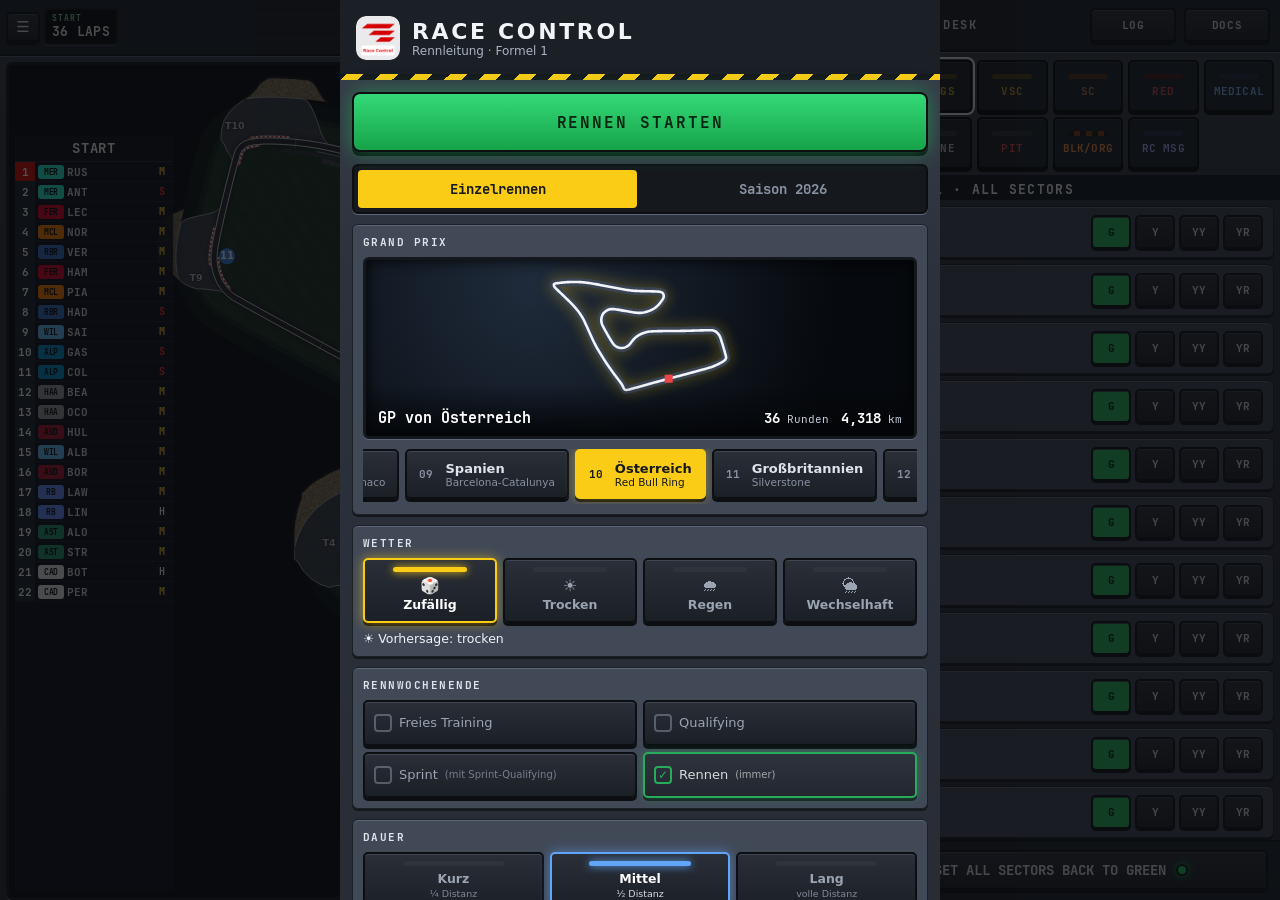
==== commit 312f9057: "v69: Intros mit echter Umgebung aus OpenStreetMap-Kacheln für alle 24 Strecken (See, Meer, Hafen, St" ====
--- a/index.html
+++ b/index.html
@@ -259,7 +259,7 @@
       </div>
       <button id="seasonBtn" class="secondary-btn season-btn hidden">🏆 Saison-Übersicht</button>
       <div id="history" class="history st-card"></div>
-      <div class="app-version">Version 68</div>
+      <div class="app-version">Version 69</div>
       <details class="options st-card">
         <summary>Optionen</summary>
         <label>Rennen-Nr. (gleiche Nr. = gleiches Rennen)
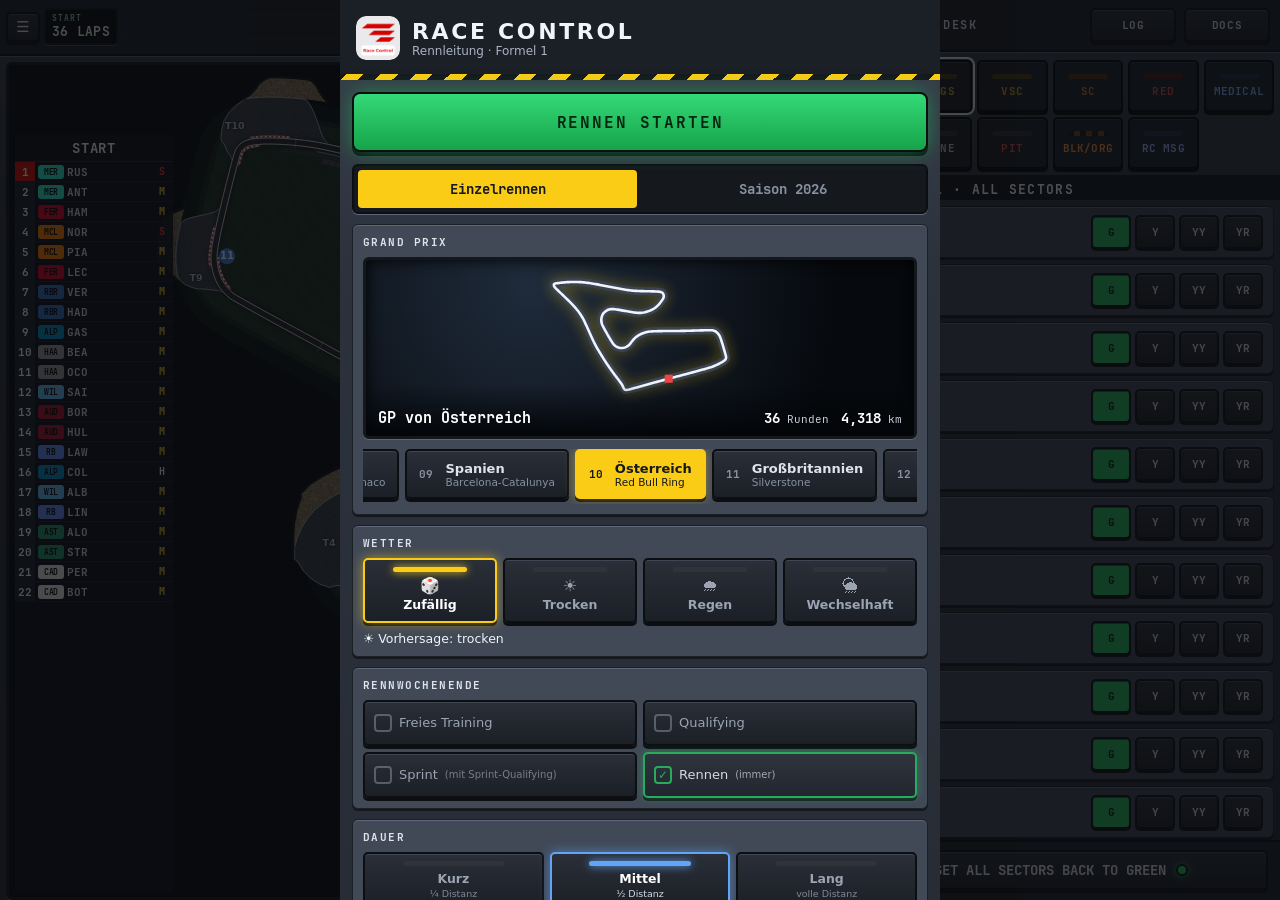
==== commit ec4ba02c: "v70: Intros für Australien, Japan, Bahrain, Baku freigeschaltet; Monaco Start/Ziel auf dem Boulevard" ====
--- a/index.html
+++ b/index.html
@@ -259,7 +259,7 @@
       </div>
       <button id="seasonBtn" class="secondary-btn season-btn hidden">🏆 Saison-Übersicht</button>
       <div id="history" class="history st-card"></div>
-      <div class="app-version">Version 69</div>
+      <div class="app-version">Version 70</div>
       <details class="options st-card">
         <summary>Optionen</summary>
         <label>Rennen-Nr. (gleiche Nr. = gleiches Rennen)
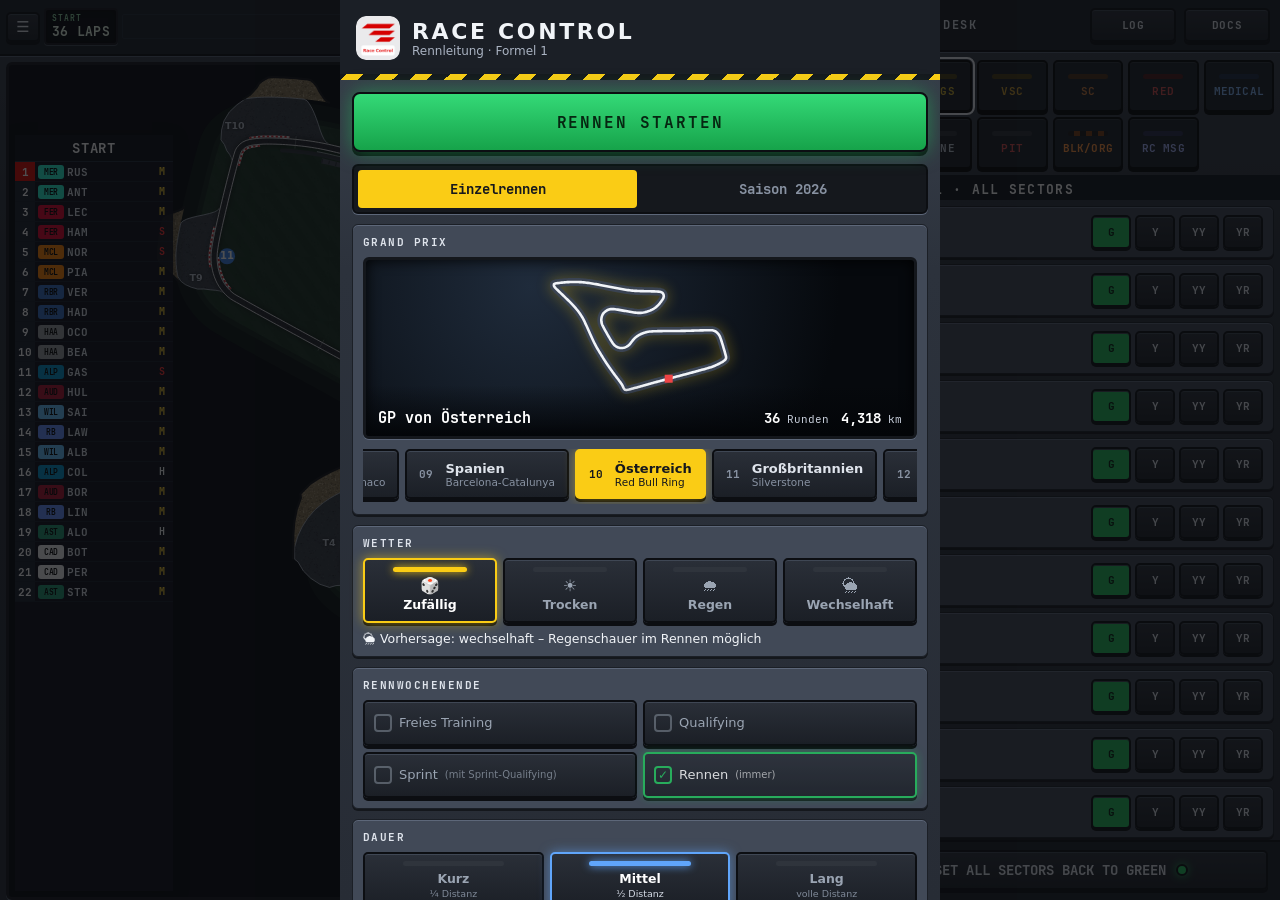
==== commit 06c87da5: "v71: Intro-Einblendung passt lange Grand-Prix-Namen an Co-Authored-By: Claude Opus 5.5 <noreply@anth" ====
--- a/index.html
+++ b/index.html
@@ -259,7 +259,7 @@
       </div>
       <button id="seasonBtn" class="secondary-btn season-btn hidden">🏆 Saison-Übersicht</button>
       <div id="history" class="history st-card"></div>
-      <div class="app-version">Version 70</div>
+      <div class="app-version">Version 71</div>
       <details class="options st-card">
         <summary>Optionen</summary>
         <label>Rennen-Nr. (gleiche Nr. = gleiches Rennen)
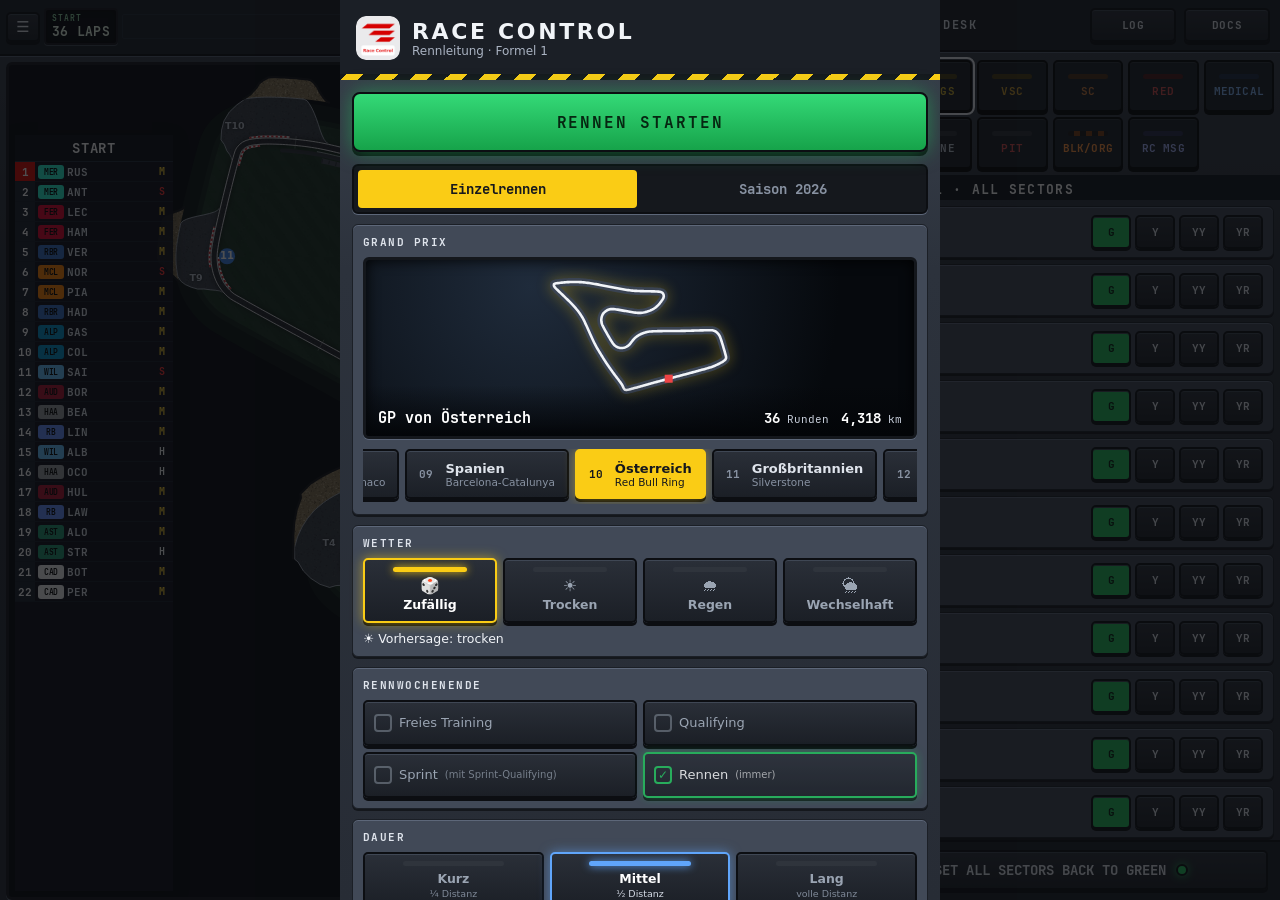
==== commit f6d5774a: "v72: Intros für alle 24 Strecken freigeschaltet Co-Authored-By: Claude Opus 5.5 <noreply@anthropic.c" ====
--- a/index.html
+++ b/index.html
@@ -259,7 +259,7 @@
       </div>
       <button id="seasonBtn" class="secondary-btn season-btn hidden">🏆 Saison-Übersicht</button>
       <div id="history" class="history st-card"></div>
-      <div class="app-version">Version 71</div>
+      <div class="app-version">Version 72</div>
       <details class="options st-card">
         <summary>Optionen</summary>
         <label>Rennen-Nr. (gleiche Nr. = gleiches Rennen)
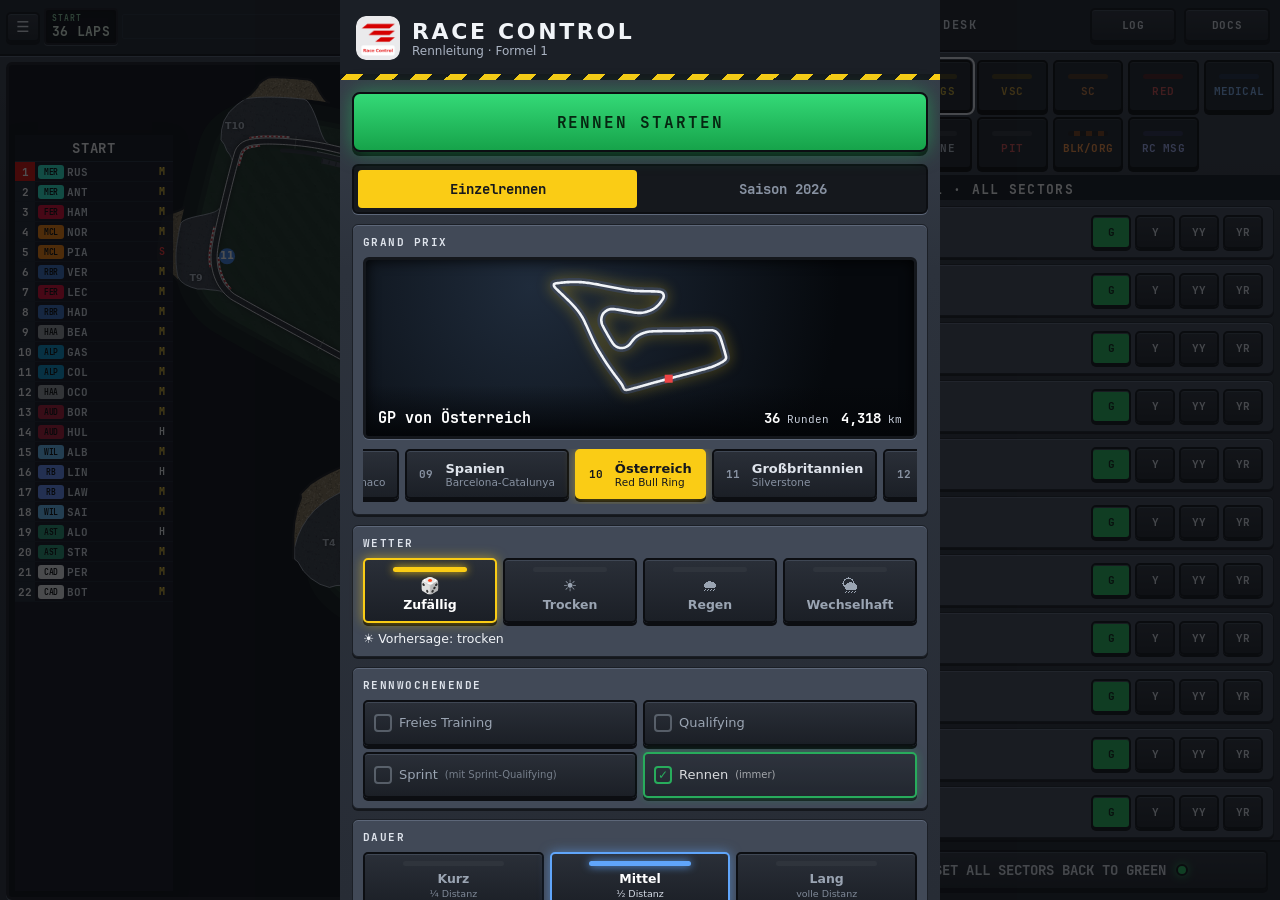
==== commit 040ce04c: "v73: Ladeseite, Neuladen nur oben, Startknopf mit Fortschrittsbalken und Vorabladen, Intro-Musik Co-" ====
--- a/index.html
+++ b/index.html
@@ -13,8 +13,32 @@
   <link rel="icon" href="icons/icon-192.png">
   <link rel="apple-touch-icon" href="icons/apple-touch-icon.png">
   <link rel="stylesheet" href="css/style.css">
+  <!-- Ladeseite: sofort sichtbar, bis alles geladen und die Startseite fertig gezeichnet ist -->
+  <style>
+    #boot { position: fixed; inset: 0; z-index: 1000; display: flex; align-items: center; justify-content: center; background: #15181d; color: #f1f4f8;
+      font-family: system-ui, -apple-system, "Segoe UI", Roboto, sans-serif; transition: opacity .35s ease; }
+    #boot.gone { opacity: 0; pointer-events: none; }
+    #boot::before, #boot::after { content: ''; position: absolute; left: 0; right: 0; height: 8px; background: repeating-linear-gradient(-45deg, #facc15 0 10px, #15181d 10px 20px); }
+    #boot::before { top: 0; } #boot::after { bottom: 0; }
+    #boot .bt-in { display: flex; flex-direction: column; align-items: center; width: min(260px, 72vw); }
+    #boot .bt-logo { width: 92px; height: 92px; border-radius: 20px; box-shadow: 0 14px 34px -14px rgba(0,0,0,.7); animation: btPuls 1.6s ease-in-out infinite; }
+    #boot .bt-name { margin-top: 16px; font: 800 20px ui-monospace, "RC Mono", monospace; letter-spacing: .14em; }
+    #boot .bt-sub { margin-top: 2px; font-size: 12px; color: #aab3c2; }
+    #boot .bt-bar { width: 100%; height: 6px; margin-top: 24px; border-radius: 3px; background: rgba(255,255,255,.14); overflow: hidden; }
+    #boot .bt-bar i { display: block; height: 100%; width: 6%; border-radius: 3px; background: #facc15; transition: width .2s ease-out; }
+    #boot .bt-text { margin-top: 10px; font-size: 12.5px; color: #c3cad6; min-height: 17px; }
+    @keyframes btPuls { 50% { transform: scale(1.05); } }
+    @media (prefers-reduced-motion: reduce) { #boot .bt-logo { animation: none; } }
+  </style>
 </head>
 <body>
+  <div id="boot"><div class="bt-in">
+    <img class="bt-logo" src="icons/icon-192.png" alt="">
+    <div class="bt-name">RACE CONTROL</div>
+    <div class="bt-sub">Rennleitung · Formel 1</div>
+    <div class="bt-bar"><i id="bootBar"></i></div>
+    <div id="bootText" class="bt-text">Wird geladen …</div>
+  </div></div>
   <div id="app">
     <header class="status">
       <button id="menuBtn" class="icon-btn" aria-label="Menü">☰</button>
@@ -259,7 +283,7 @@
       </div>
       <button id="seasonBtn" class="secondary-btn season-btn hidden">🏆 Saison-Übersicht</button>
       <div id="history" class="history st-card"></div>
-      <div class="app-version">Version 72</div>
+      <div class="app-version">Version 73</div>
       <details class="options st-card">
         <summary>Optionen</summary>
         <label>Rennen-Nr. (gleiche Nr. = gleiches Rennen)
--- a/css/style.css
+++ b/css/style.css
@@ -1757,3 +1757,8 @@
 #deskLogBtn, #deskDecBtn, #decLogBtn, #decDeskBtn, #logDeskBtn, #logDecBtn { width: 86px; flex: none; display: inline-flex; align-items: center; justify-content: center; gap: 4px; padding-left: 0; padding-right: 0; white-space: nowrap; }
 .intro-screen { opacity: 0; transition: opacity .45s ease; }
 .intro-screen.show { opacity: 1; }
+/* v73: Startknopf während das Intro vorbereitet wird: ausgegraut mit Fortschrittsbalken */
+.primary-btn.busy, .secondary-btn.busy { position: relative; overflow: hidden; pointer-events: none; filter: grayscale(.85); opacity: .8; }
+.primary-btn.busy::after, .secondary-btn.busy::after { content: ''; position: absolute; left: 0; bottom: 0; height: 5px; width: 0; background: #facc15;
+  animation: busyBar 1.4s cubic-bezier(.2, .7, .3, 1) forwards; }
+@keyframes busyBar { to { width: 92%; } }
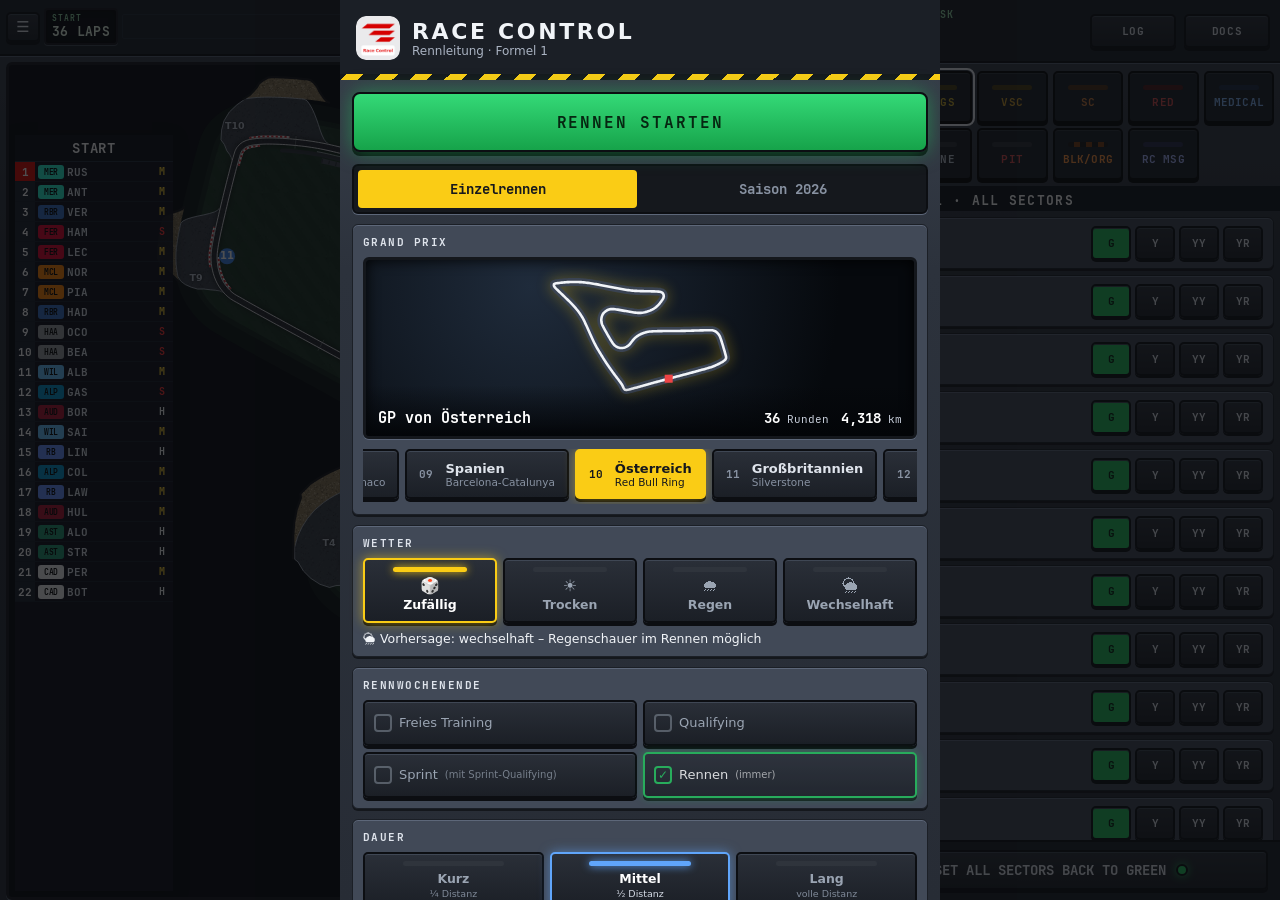
==== commit 7ca90c4d: "v74: farbige Start-Alternativen nebeneinander, LIGHTS OUT sofort, Boxengassenstart, frühere blaue Fl" ====
--- a/index.html
+++ b/index.html
@@ -283,7 +283,7 @@
       </div>
       <button id="seasonBtn" class="secondary-btn season-btn hidden">🏆 Saison-Übersicht</button>
       <div id="history" class="history st-card"></div>
-      <div class="app-version">Version 73</div>
+      <div class="app-version">Version 74</div>
       <details class="options st-card">
         <summary>Optionen</summary>
         <label>Rennen-Nr. (gleiche Nr. = gleiches Rennen)
--- a/css/style.css
+++ b/css/style.css
@@ -1762,3 +1762,17 @@
 .primary-btn.busy::after, .secondary-btn.busy::after { content: ''; position: absolute; left: 0; bottom: 0; height: 5px; width: 0; background: #facc15;
   animation: busyBar 1.4s cubic-bezier(.2, .7, .3, 1) forwards; }
 @keyframes busyBar { to { width: 92%; } }
+/* v74: Start-Alternativen in eigenen Farben */
+.ctl-delay { background: linear-gradient(#93c5fd, #3b82f6); color: #06162e; box-shadow: 0 0 12px rgba(59,130,246,.4), 0 3px 0 #0c0e12; }
+.ctl-xlap { background: linear-gradient(#d8b4fe, #a855f7); color: #1d0636; box-shadow: 0 0 12px rgba(168,85,247,.4), 0 3px 0 #0c0e12; }
+.ctl-btn.lights-out:disabled { filter: grayscale(.4); opacity: .6; }
+/* v74: Auswertung – Entscheidungen antippen öffnet das Dokument über dem Ergebnis */
+.rep-doc { cursor: pointer; align-items: center; }
+.rep-doc:active { background: rgba(250,204,21,.08); }
+.rep-open { margin-left: auto; padding-left: 8px; font: 700 10.5px var(--mono); color: #facc15; white-space: nowrap; }
+#decScreen.over-results { z-index: 12; }
+/* v74: Tablet/Desktop – in den Spalten auch Runde und Uhr anzeigen (unter dem Spaltentitel) */
+@media (min-width: 900px) and (min-height: 600px) and (orientation: landscape) {
+  .fs-lap span, .fs-lap small { display: block !important; }
+  .fs-lap::before { display: block; font: 700 9.5px var(--mono); letter-spacing: .14em; color: #8fd3a2; margin-bottom: 1px; }
+}
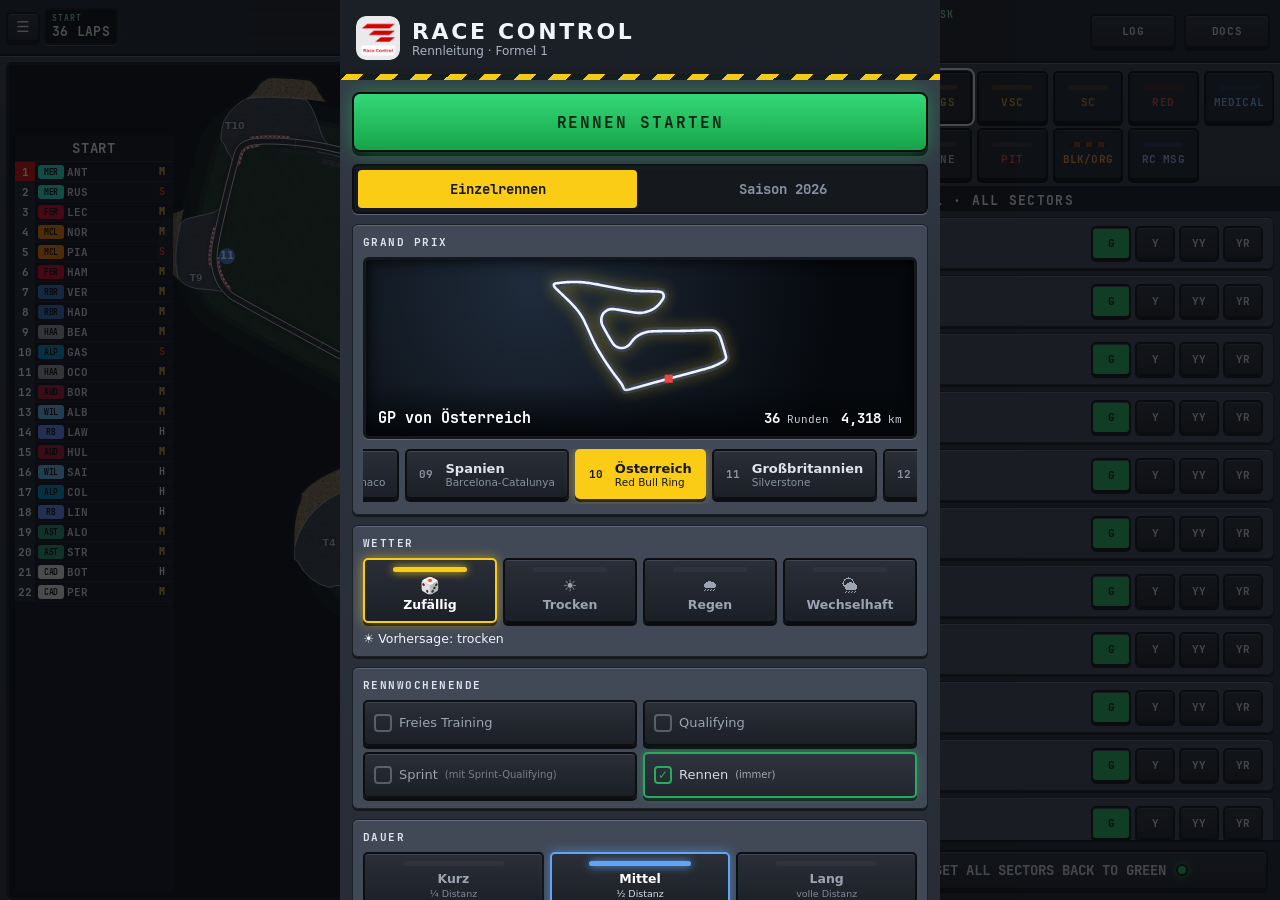
==== commit cba99fe5: "v75: Intro-Musik je Strecke im Landesstil, zufälliges Reifenaufwärmen in der Formationsrunde Co-Auth" ====
--- a/index.html
+++ b/index.html
@@ -283,7 +283,7 @@
       </div>
       <button id="seasonBtn" class="secondary-btn season-btn hidden">🏆 Saison-Übersicht</button>
       <div id="history" class="history st-card"></div>
-      <div class="app-version">Version 74</div>
+      <div class="app-version">Version 75</div>
       <details class="options st-card">
         <summary>Optionen</summary>
         <label>Rennen-Nr. (gleiche Nr. = gleiches Rennen)
